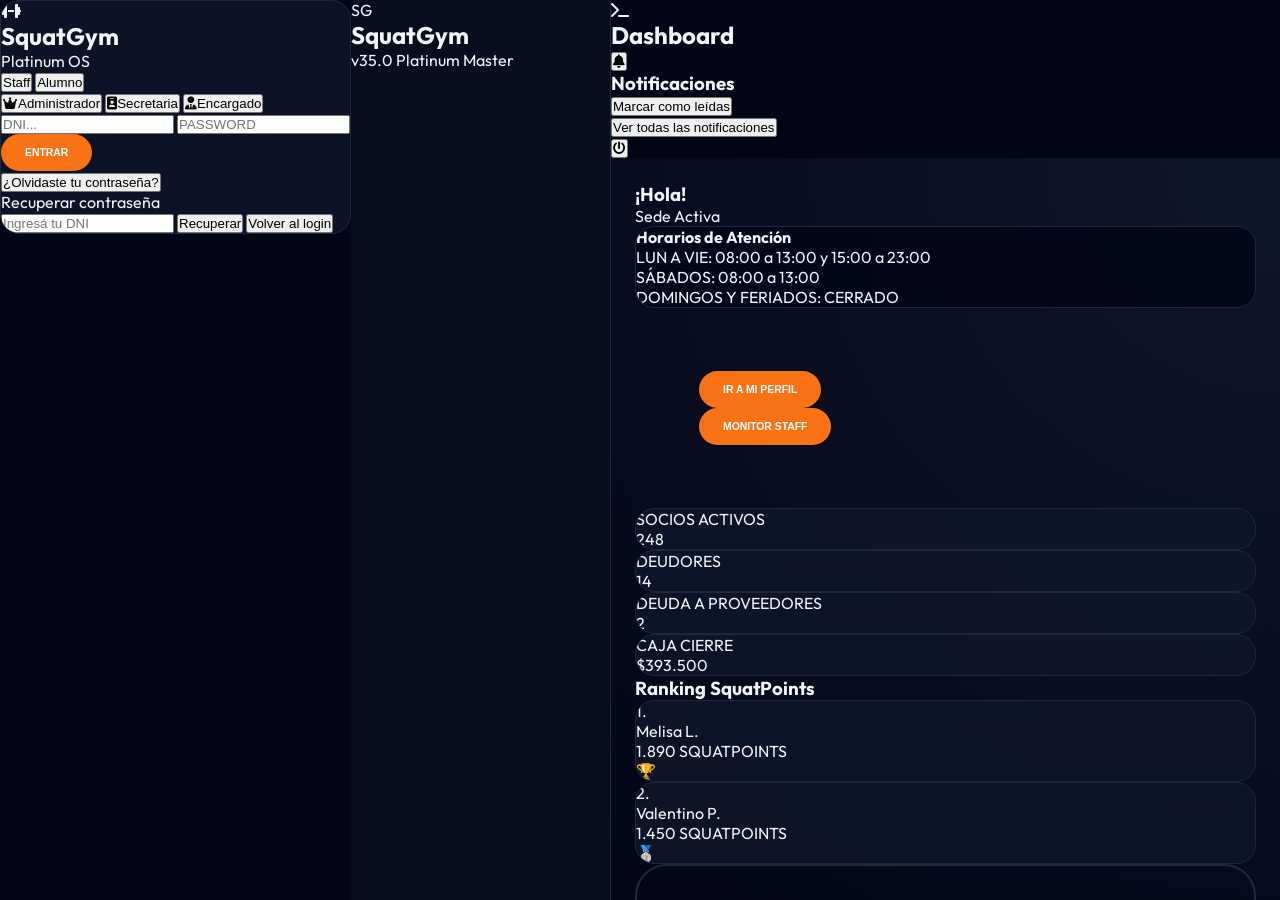
==== index.html @ 51ca2195 "panel de notificaciones en la campanita y alertas de cuotas vencidas o pendientes" ====
<!DOCTYPE html>
<html lang="es">

<head>
  <meta charset="UTF-8" />
  <meta name="viewport" content="width=device-width, initial-scale=1.0" />
  <title>SquatGym OS</title>

  <script src="https://cdn.tailwindcss.com"></script>
  <link href="https://fonts.googleapis.com/css2?family=Outfit:wght@100;300;400;600;700;800;900&display=swap"
    rel="stylesheet">
  <link rel="stylesheet" href="https://cdnjs.cloudflare.com/ajax/libs/font-awesome/6.4.0/css/all.min.css">
  <link rel="stylesheet" href="style.css">
  <script src="https://cdnjs.cloudflare.com/ajax/libs/jspdf/2.5.1/jspdf.umd.min.js"></script>
  <script src="https://cdnjs.cloudflare.com/ajax/libs/jspdf-autotable/3.5.31/jspdf.plugin.autotable.min.js"></script>
  <script src="https://cdnjs.cloudflare.com/ajax/libs/xlsx/0.18.5/xlsx.full.min.js"></script>
</head>

<body class="flex">

  <section id="login-frame" class="fixed inset-0 z-[15000] flex items-center justify-center p-6 login-hero text-center"
    style="background: linear-gradient(rgba(2,6,23,0.85), rgba(2,6,23,0.85)), url('https://images.unsplash.com/photo-1534438327276-14e5300c3a48?auto=format&fit=crop&q=80&w=1200'); background-size: cover;">
    <div class="relative glass-card p-12 w-full max-w-sm border-t-[12px] border-orange-500 shadow-2xl italic uppercase">
      <div class="mb-10 text-center">
        <div
          class="bg-orange-500 w-16 h-16 rounded-2xl flex items-center justify-center mx-auto mb-4 text-white shadow-xl rotate-3">
          <i class="fas fa-dumbbell text-3xl"></i>
        </div>
        <h1 class="text-3xl font-black text-white tracking-tighter leading-none">SquatGym</h1>
        <p class="text-[9px] font-bold text-slate-500 tracking-[0.5em] mt-1">Platinum OS</p>
      </div>

      <div class="flex gap-2 mb-6 bg-slate-900 p-1.5 rounded-full border-2 border-slate-800">
        <button id="l-btn-staff"
          class="flex-1 py-3.5 rounded-full font-black text-[10px] transition-all bg-[#0f172a] text-[#64748b] uppercase">Staff</button>
        <button id="l-btn-alumno"
          class="flex-1 py-3.5 rounded-full font-black text-[10px] transition-all bg-[#0f172a] text-[#64748b] uppercase">Alumno</button>
      </div>

      <!-- Submenu de Staff: Administrador / Secretaria / Encargado -->
      <div id="staff-submenu" class="hidden flex-col gap-2 mb-4 pb-4 border-b border-slate-800">
        <button id="l-btn-admin" onclick="seleccionarSubrol('admin')"
          class="w-full py-3 rounded-lg font-black text-[10px] transition-all bg-[#0f172a] text-slate-300 border-2 border-[#1e293b] uppercase font-['Outfit'] hover:border-orange-500/50">
          <i class="fas fa-crown text-slate-500 mr-2"></i>Administrador
        </button>
        <button id="l-btn-secretaria" onclick="seleccionarSubrol('secretaria')"
          class="w-full py-3 rounded-lg font-black text-[10px] transition-all bg-[#0f172a] text-slate-300 border-2 border-[#1e293b] uppercase font-['Outfit'] hover:border-orange-500/50">
          <i class="fas fa-id-badge text-slate-500 mr-2"></i>Secretaria
        </button>
        <button id="l-btn-encargado" onclick="seleccionarSubrol('encargado')"
          class="w-full py-3 rounded-lg font-black text-[10px] transition-all bg-[#0f172a] text-slate-300 border-2 border-[#1e293b] uppercase font-['Outfit'] hover:border-orange-500/50">
          <i class="fas fa-user-tie text-slate-500 mr-2"></i>Encargado
        </button>
      </div>

      <script>
        // Variables de selección de login
        window._loginSubrol = null;

        const _subrols = ['l-btn-admin', 'l-btn-secretaria', 'l-btn-encargado'];

        function seleccionarSubrol(subrol) {
          window._loginSubrol = subrol;

          // Resaltar el botón seleccionado y apagar los demás
          _subrols.forEach(id => {
            const btn = document.getElementById(id);
            if (!btn) return;
            btn.classList.remove('border-orange-500', 'text-orange-400');
            btn.classList.add('border-[#1e293b]', 'text-slate-300');
          });
          const sel = document.getElementById('l-btn-' + subrol);
          if (sel) {
            sel.classList.remove('border-[#1e293b]', 'text-slate-300');
            sel.classList.add('border-orange-500', 'text-orange-400');
          }
        }
      </script>


      <div id="form-normal">
        <div class="space-y-4">
          <input type="text" inputmode="numeric" pattern="[0-9]*"
            oninput="this.value = this.value.replace(/[^0-9]/g, '')" placeholder="DNI..."
            class="w-full p-4 rounded-full bg-slate-950 border-2 border-slate-800 font-bold focus:border-[#f97316] outline-none text-white text-xs text-center uppercase">
          <input type="password" placeholder="PASSWORD"
            class="w-full p-4 rounded-full bg-slate-950 border-2 border-slate-800 font-bold focus:border-[#f97316] outline-none text-white text-xs text-center">
          <button onclick="entrarApp()"
            class="w-full btn-ui btn-naranja py-4.5 text-md font-black shadow-2xl mt-4 uppercase">Entrar</button>

          <!-- Área de errores -->
          <div id="login-error-msg" style="display: none;" class="text-red-500 text-xs font-bold text-center mt-2">
          </div>
        </div>

        <!-- Link Olvidé contraseña -->
        <div class="mt-6 text-center">
          <button onclick="toggleRecuperacionPassword()"
            class="text-[10px] text-[#64748b] hover:text-slate-400 transition font-bold uppercase">¿Olvidaste tu
            contraseña?</button>
        </div>
      </div>

      <!-- Panel de recuperación de contraseña -->
      <div id="panel-recuperacion-password"
        class="hidden mt-2 p-5 bg-[#0f172a] border-2 border-[#1e293b] rounded-xl font-['Outfit'] shadow-xl">
        <p class="text-[10px] text-slate-300 mb-4 font-bold uppercase text-center tracking-widest">Recuperar contraseña
        </p>
        <input type="text" id="dni-recuperacion" inputmode="numeric" pattern="[0-9]*"
          oninput="this.value = this.value.replace(/[^0-9]/g, '')" placeholder="Ingresá tu DNI"
          class="w-full p-3.5 rounded-lg bg-slate-950 border-2 border-slate-800 font-bold focus:border-[#f97316] outline-none text-white text-xs text-center uppercase mb-4 transition-colors">
        <button onclick="typeof recuperarPassword === 'function' && recuperarPassword()"
          class="w-full bg-[#f97316] hover:bg-orange-500 text-white py-3 rounded-lg text-[10px] font-black uppercase mb-3 transition-colors shadow-lg shadow-orange-500/20">Recuperar</button>
        <button onclick="toggleRecuperacionPassword()"
          class="w-full text-[#64748b] text-[10px] font-bold py-2 hover:text-slate-300 transition uppercase tracking-wider">Volver
          al login</button>

        <!-- Mensajes vacíos para JS -->
        <div id="recuperar-exito"
          class="hidden mt-4 p-3 bg-green-950/50 border border-green-800 text-green-400 text-[10px] font-bold rounded-lg text-center uppercase tracking-widest">
        </div>
        <div id="recuperar-error"
          class="hidden mt-4 p-3 bg-red-950/50 border border-red-800 text-red-400 text-[10px] font-bold rounded-lg text-center uppercase tracking-widest">
        </div>
      </div>
    </div>
  </section>

  <aside id="sidebar-ui" class="hidden sidebar shadow-2xl">
    <div class="p-10 flex items-center gap-3 mb-12 italic uppercase">
      <div class="bg-orange-600 text-white p-2 rounded-xl font-black text-xs shadow-lg rotate-6">SG</div>
      <h2 class="font-black text-2xl tracking-tighter text-white">SquatGym</h2>
    </div>

    <nav id="nav-list-ui" class="flex-1"></nav>

    <div class="p-8 text-center border-t border-slate-900">
      <span class="text-[10px] font-black text-slate-300 uppercase italic">v35.0 Platinum Master</span>
    </div>
  </aside>

  <div id="app-container" class="hidden main-app">

    <header
      class="h-16 border-b border-slate-800 flex justify-between items-center px-12 bg-slate-950/50 backdrop-blur-md sticky top-0 z-40 italic uppercase">
      <div class="flex items-center gap-3">
        <i class="fas fa-terminal text-orange-500 text-[10px]"></i>
        <h2 id="header-view-title" class="text-[10px] font-bold text-slate-500 italic">Dashboard</h2>
      </div>

      <div class="flex items-center gap-8">
        <span id="header-username" class="text-[10px] font-black text-orange-400 uppercase tracking-widest"></span>

        <!-- Botón y Dropdown de Notificaciones -->
        <div id="notificaciones-header-container" class="relative hidden">
          <button id="btn-notificaciones" class="text-slate-500 hover:text-orange-500 transition relative">
            <i class="fa-solid fa-bell text-xl"></i>
            <!-- Badge de cantidad -->
            <span id="badge-notificaciones"
              class="absolute -top-1.5 -right-1.5 min-w-[16px] h-[16px] bg-red-500 rounded-full border-2 border-slate-950 flex items-center justify-center text-[8px] font-black text-white leading-none"></span>
          </button>

          <!-- Dropdown Notificaciones -->
          <div id="dropdown-notificaciones"
            class="hidden absolute right-0 mt-4 w-[320px] bg-[#0f172a] border border-slate-800 rounded-2xl shadow-2xl z-[100] overflow-hidden">
            <!-- Header -->
            <div class="p-4 border-b border-slate-800 flex justify-between items-center bg-slate-900/50">
              <h3 class="text-[10px] font-black text-white uppercase tracking-widest">Notificaciones</h3>
              <button class="text-[9px] font-bold text-orange-500 hover:text-orange-400 uppercase">Marcar como
                leídas</button>
            </div>

            <!-- Cuerpo -->
            <div id="lista-notificaciones" class="max-h-[350px] overflow-y-auto custom-scrollbar">
              <!-- Inyectado por JS -->
            </div>

            <!-- Footer -->
            <button id="btn-ver-todas-notificaciones" onclick="navV('alu-notificaciones'); renderNotificaciones();"
              class="w-full p-3 bg-slate-900/80 hover:bg-slate-900 text-[10px] font-black text-slate-400 hover:text-white transition uppercase tracking-widest border-t border-slate-800">
              Ver todas las notificaciones
            </button>
          </div>
        </div>

        <button onclick="location.reload()" class="text-slate-500 hover:text-red-500 transition">
          <i class="fa-solid fa-power-off text-xl"></i>
        </button>
      </div>
    </header>

    <main id="contenedor-pantallas" class="view-scroller"></main>

  </div>

  <div id="modal-pago-selector" class="modal-base italic uppercase">
    <div class="glass-card p-6 w-full max-w-md text-center space-y-4">
      <button onclick="window.volverPago()" class="text-xs text-slate-400 mb-3 block">← Volver</button>
      <h3 class="text-lg font-black mb-2">Medio de Pago</h3>

      <!-- Cupones -->
      <div id="cupon-container"
        class="flex gap-2 mb-4 bg-slate-900/50 p-2 rounded-lg border border-slate-800 transition-all duration-300">
        <input type="text" id="input-cupon-cobro" placeholder="Ingresar código de cupón"
          class="flex-1 p-2 rounded bg-slate-950 text-white text-[10px] font-black uppercase tracking-widest border border-slate-700 focus:outline-none focus:border-orange-500 transition">
        <button id="btn-aplicar-cupon" onclick="aplicarCuponCobro()"
          class="bg-orange-500 hover:bg-orange-600 text-white px-4 py-2 rounded text-[10px] font-black uppercase tracking-widest transition shadow-lg">Aplicar</button>
      </div>
      <p id="msg-cupon-cobro"
        class="hidden text-[10px] font-black text-green-400 uppercase tracking-widest mb-4 mt-[-8px] text-left ml-1 animate-fade-in">
        <i class="fas fa-check-circle mr-1"></i>Cupón aplicado exitosamente (-<span id="valor-cupon-aplicado">0</span>%)
      </p>

      <div id="pago-opciones" class="space-y-3">
        <button onclick="mostrarPago('qr')" class="btn-ui bg-[#009EE3] w-full">Mercado Pago (QR)</button>
        <button onclick="mostrarPago('transferencia')" class="btn-ui bg-blue-700 w-full">Transferencia</button>
        <button onclick="mostrarPago('tarjeta')" class="btn-ui bg-blue-700 w-full">Tarjeta</button>
        <button onclick="mostrarPago('efectivo')" id="btn-efectivo" class="btn-ui bg-green-600 w-full">Efectivo</button>
      </div>

      <div id="pago-contenido" class="hidden mt-4"></div>
    </div>
  </div>

  <div id="modal-mp-qr" class="modal-base">
    <div
      class="glass-card p-10 w-full max-w-sm bg-white text-slate-950 text-center border-t-[15px] border-[#009EE3] shadow-2xl italic uppercase font-black italic">
      <h4 class="text-2xl italic uppercase mb-8 text-[#009EE3]">Escanear QR</h4>
      <div
        class="bg-slate-50 p-8 rounded-3xl mb-8 border-4 border-slate-100 flex items-center justify-center shadow-inner italic italic">
        <i class="fas fa-qrcode text-[180px] italic"></i>
      </div>
      <button onclick="pagoCorrecto()"
        class="btn-ui bg-[#009EE3] text-white w-full py-4 italic uppercase font-black italic italic">Confirmar
        Pago</button>
    </div>
  </div>

  <div id="modal-cobro-kiosco" class="modal-base">
    <div class="glass-card p-10 w-full max-w-md text-center">
      <p class="text-sm mb-2">Total a Pagar:</p>
      <p id="total-caja" class="text-3xl font-black text-orange-500 mb-6">$0</p>

      <select id="metodo-pago" onchange="cambiarMetodoPago()"
        class="w-full p-3 mb-6 rounded bg-slate-900 text-white text-sm">
        <option value="efectivo">Efectivo</option>
        <option value="qr">QR (Mercado Pago)</option>
        <option value="transferencia">Transferencia</option>
        <option value="tarjeta">Tarjeta</option>
      </select>

      <div id="bloque-efectivo">
        <p class="text-xs mb-2">Efectivo recibido</p>
        <input id="efectivo-input" type="number" class="w-full p-3 rounded bg-slate-900 text-white text-center mb-3"
          placeholder="$0" oninput="calcularVuelto()">
        <p class="text-sm mb-4">Vuelto: <span id="vuelto" class="text-green-400">$0</span></p>
      </div>

      <div id="bloque-qr" class="hidden">
        <p class="text-xs mb-3">Mostrar QR al cliente</p>
        <div class="bg-white p-4 rounded mb-4">
          <i class="fas fa-qrcode text-[120px] text-black"></i>
        </div>
      </div>

      <div id="bloque-transferencia" class="hidden text-[10px] text-left space-y-2">
        <p>CBU: 0000003100001234567890</p>
        <p>Alias: squatgym.mp</p>
        <p>Titular: SquatGym SA</p>
        <p class="text-orange-400">Esperando comprobante...</p>
      </div>

      <div id="bloque-tarjeta" class="hidden">
        <div class="text-left">
          <p class="text-xs">Nombre del titular</p>
          <input id="input-nombre" placeholder="Nombre y Apellido"
            class="w-60 mt-1 p-2 rounded bg-slate-800 text-white text-xs">
        </div>

        <div class="text-left">
          <p class="text-xs">Número de tarjeta</p>
          <input id="input-numero" placeholder="XXXX-XXXX-XXXX-XXXX" maxlength="16"
            class="w-40 mt-1 p-2 rounded bg-slate-800 text-white text-xs">
        </div>

        <div class="flex justify-start gap-4 mt-4 text-left">
          <div>
            <p class="text-xs">Código de seguridad</p>
            <input type="tel" id="input-codigo" placeholder="XXX" maxlength="3"
              class="w-10 mt-1 p-2 rounded bg-slate-800 text-white text-xs">
          </div>

          <div>
            <p class="text-xs">Fecha de expiración</p>
            <input id="input-fecha" maxlength="5" placeholder="MM/AA"
              class="w-14 mt-1 p-2 rounded bg-slate-800 text-white text-xs">
          </div>
        </div>

        <button id="btn-guardar" onclick="guardarDatosTarjeta()"
          class="w-30 mt-6 p-2 rounded text-gray-500 transition-colors duration-300">Guardar datos</button>
      </div>

      <button onclick="confirmarCobro()" class="btn-ui btn-naranja w-full mt-6">Confirmar Cobro</button>
      <button onclick="cerrarM()" class="text-slate-400 text-sm mt-4">Cancelar</button>
    </div>
  </div>

  <div id="modal-retiro-cliente" class="modal-base italic uppercase font-black italic italic italic">
    <div
      class="glass-card p-12 rounded-[3rem] w-full max-w-sm text-center bg-white text-slate-950 border-b-[20px] border-orange-600 shadow-2xl italic uppercase italic">
      <h4 class="text-2xl uppercase mb-2 italic text-orange-600 italic italic italic">Orden Confirmada</h4>
      <div id="cod-retiro-cliente"
        class="bg-slate-100 p-6 rounded-[1.5rem] border-4 border-slate-200 mb-8 text-5xl tracking-tighter italic text-slate-950 italic italic italic italic italic">
        #OR-0000</div>
      <button onclick="cerrarM()"
        class="w-full btn-ui btn-naranja py-5 rounded-full border-none text-white italic text-lg uppercase shadow-xl mt-6 italic italic uppercase italic">Listo</button>
    </div>
  </div>

  <div id="modal-cierre-turno-kiosco" class="modal-base">
    <div class="glass-card p-8 w-full max-w-3xl bg-[#020617] border border-slate-800 rounded-3xl shadow-2xl text-white">
      <div class="flex items-start justify-between gap-4 mb-6">
        <div>
          <p class="text-[9px] uppercase tracking-[0.35em] text-orange-500 font-black">Cierre de Turno</p>
          <h3 class="text-3xl font-black tracking-widest">Resumen de ventas</h3>
        </div>
        <button onclick="kioscoCerrarCierreTurno()" class="text-slate-400 hover:text-white text-2xl">✕</button>
      </div>

      <div class="grid grid-cols-1 md:grid-cols-3 gap-4 mb-6">
        <div class="rounded-3xl border border-slate-800 bg-slate-950/80 p-4">
          <p class="text-[9px] uppercase tracking-[0.35em] text-slate-500">Ventas registradas</p>
          <p id="kiosco-cierre-ventas" class="text-4xl font-black text-white mt-3">0</p>
        </div>
        <div class="rounded-3xl border border-slate-800 bg-slate-950/80 p-4">
          <p class="text-[9px] uppercase tracking-[0.35em] text-slate-500">Total recaudado</p>
          <p id="kiosco-cierre-recaudado" class="text-4xl font-black text-green-400 mt-3">$0</p>
        </div>
        <div class="rounded-3xl border border-slate-800 bg-slate-950/80 p-4">
          <p class="text-[9px] uppercase tracking-[0.35em] text-slate-500">Ticket promedio</p>
          <p id="kiosco-cierre-ticket-prom" class="text-4xl font-black text-white mt-3">$0</p>
        </div>
      </div>

      <div class="space-y-4 mb-6">
        <p class="text-[9px] uppercase tracking-[0.35em] text-slate-500 font-black">Desglose por método</p>
        <div id="kiosco-cierre-breakdown" class="space-y-3"></div>
      </div>

      <div class="rounded-3xl border border-slate-800 bg-slate-950/80 p-4 max-h-[320px] overflow-y-auto">
        <div class="mb-3 flex justify-between text-[10px] uppercase tracking-[0.35em] text-slate-400 font-black">
          <span>Ticket</span>
          <span>Método</span>
          <span>Total</span>
        </div>
        <div id="kiosco-cierre-table" class="space-y-3"></div>
      </div>

      <div class="mt-6 flex flex-col gap-3 md:flex-row">
        <button onclick="kioscoCerrarCierreTurno()"
          class="btn-ui bg-slate-700 w-full md:w-1/2 text-xs rounded-full uppercase font-black">Seguir
          trabajando</button>
        <button onclick="kioscoConfirmarCierreTurno()"
          class="btn-ui btn-naranja w-full md:w-1/2 text-xs rounded-full uppercase font-black">Confirmar Cierre</button>
      </div>
    </div>
  </div>

  <div id="modal-informe-final" class="modal-base italic uppercase font-black italic italic italic italic">
    <div
      class="glass-card p-12 w-full max-w-5xl bg-[#020617] border-2 border-slate-800 shadow-[0_0_100px_rgba(0,0,0,1)] overflow-y-auto max-h-[90vh] italic uppercase uppercase italic italic italic italic">
      <div
        class="flex justify-between items-start mb-12 border-b border-white/10 pb-10 uppercase italic italic italic italic">
        <div>
          <h4
            class="text-5xl font-black text-white tracking-tighter uppercase italic italic italic italic italic italic italic">
            Informe <br><span class="text-orange-500 italic italic italic italic">Auditoría</span></h4>
          <p class="text-[9px] font-bold text-slate-500 mt-4 tracking-[0.5em] italic italic italic italic">PLATINUM
            MASTER FINANCIAL SYSTEM</p>
        </div>

        <div class="text-right uppercase italic italic italic">
          <div class="flex gap-2 justify-end mb-6 uppercase italic italic italic italic italic">
            <button onclick="cerrarM()"
              class="bg-slate-800 text-white px-6 py-2.5 rounded-full font-black text-[9px] uppercase italic uppercase italic italic italic italic">Cerrar</button>
            <button
              class="bg-red-600 text-white px-6 py-2.5 rounded-full font-black text-[9px] uppercase italic italic italic">PDF</button>
            <button
              class="bg-green-600 text-white px-6 py-2.5 rounded-full font-black text-[9px] uppercase italic italic italic">EXCEL</button>
          </div>
          <p class="text-[10px] text-slate-500 mt-4 font-black">09/04/2026</p>
        </div>
      </div>

      <div id="reporte-content-pos" class="space-y-16 italic uppercase italic italic"></div>

      <div class="mt-20 pt-10 border-t-4 border-white italic uppercase italic italic">
        <div
          class="flex justify-between items-center mb-12 uppercase italic italic italic uppercase italic italic italic italic">
          <span class="text-xl font-black text-slate-500 uppercase italic italic italic italic italic">TOTAL GENERAL
            RECAUDADO</span>
          <span id="reporte-total-massive"
            class="text-7xl font-black text-white tracking-tighter italic italic italic italic italic italic italic italic italic">$393.500</span>
        </div>
      </div>
    </div>
  </div>

  <div id="modal-informe" class="modal-base">
    <div class="bg-slate-900 rounded-xl w-[900px] max-h-[90vh] border border-slate-700 flex flex-col overflow-hidden">
      <div class="sticky top-0 bg-slate-900 z-10 p-4 border-b border-slate-700 flex justify-between items-center">
        <h3 id="modal-informe-titulo" class="text-lg font-black text-white">Informe</h3>

        <div class="flex gap-2 items-center">
          <button class="btn-ui bg-red-600 text-xs px-3 py-1">PDF</button>
          <button class="btn-ui bg-green-600 text-xs px-3 py-1">Excel</button>
          <button onclick="cerrarM()" class="text-slate-400 hover:text-white text-lg font-black ml-2">✕</button>
        </div>
      </div>

      <div class="p-6 overflow-y-auto space-y-8" style="max-height: 70vh;">
        <div id="reporte-tablas"></div>
      </div>

      <div class="p-4 border-t border-slate-700">
        <button onclick="cerrarM()" class="btn-ui bg-slate-700 w-full text-xs">Cerrar</button>
      </div>
    </div>
  </div>

  <div id="modal-recibo" class="modal-base">
    <div class="bg-slate-900 rounded-2xl w-full max-w-md border border-slate-700 overflow-hidden shadow-2xl">
      <div class="bg-orange-500 px-6 py-4 flex justify-between items-center">
        <div class="flex items-center gap-3">
          <i class="fas fa-receipt text-white text-lg"></i>
          <span class="font-black text-white text-sm uppercase tracking-widest">Recibo Electrónico</span>
        </div>
        <button onclick="cerrarM()" class="text-white/70 hover:text-white font-black text-lg">✕</button>
      </div>

      <div class="p-6 space-y-4" id="recibo-contenido"></div>

      <div class="px-6 pb-6 flex gap-3">
        <button onclick="cerrarM()" class="btn-ui bg-slate-700 flex-1 text-xs">Cerrar</button>
        <button onclick="imprimirRecibo()" class="btn-ui btn-naranja flex-1 text-xs">
          <i class="fas fa-print mr-1"></i>Imprimir
        </button>
      </div>
    </div>
  </div>

  <div id="modal-pago-proveedor" class="modal-base italic uppercase">
    <div class="glass-card p-8 w-full max-w-md text-center space-y-4">

      <h3 class="text-xl font-black text-white">Pago a Proveedor</h3>

      <div class="bg-slate-900 rounded-2xl p-5 text-left space-y-3 border border-slate-700">
        <p class="text-xs text-slate-400">
          Producto:
          <span id="prov-pago-nombre" class="text-white font-black"></span>
        </p>

        <p class="text-xs text-slate-400">
          Proveedor:
          <span id="prov-pago-proveedor" class="text-white font-black"></span>
        </p>

        <p class="text-xs text-slate-400">
          Monto:
          <span id="prov-pago-monto" class="text-orange-400 font-black"></span>
        </p>
      </div>

      <select id="prov-metodo" class="w-full p-3 rounded-xl bg-slate-900 border border-slate-700 text-white text-xs">
        <option value="Efectivo">Efectivo</option>
        <option value="Transferencia">Transferencia</option>
        <option value="QR">QR</option>
        <option value="Tarjeta">Tarjeta</option>
      </select>

      <button onclick="confirmarPagoProveedor()" class="btn-ui btn-naranja w-full">
        Confirmar Pago
      </button>

      <button onclick="cerrarM()" class="text-slate-400 text-xs">
        Cancelar
      </button>

    </div>
  </div>

  <!-- POP-UP DE ESTADO DE CUENTA ALUMNO (NOTIFICACIÓN SUPERIOR) -->
  <div id="modal-estado-cuenta-alumno" class="modal-base !bg-transparent !backdrop-blur-none !items-start !pt-10 !z-[2000]">
    <div class="bg-[#0f172a]/95 backdrop-blur-xl border border-slate-700/50 rounded-3xl shadow-[0_20px_50px_rgba(0,0,0,0.5)] p-6 text-center relative overflow-hidden w-full max-w-md animate-in fade-in slide-in-from-top-10 duration-500 mx-auto">
      <!-- Glow effect -->
      <div class="absolute -top-10 -left-10 w-32 h-32 bg-orange-500/10 blur-3xl rounded-full"></div>
      
      <div class="flex items-center gap-5 text-left relative z-10">
        <div id="status-icon-container"
          class="w-14 h-14 rounded-2xl flex items-center justify-center text-2xl shrink-0 shadow-lg">
          <i id="status-icon" class="fas fa-check-circle"></i>
        </div>

        <div class="flex-1">
          <h2 id="status-title" class="text-lg font-black text-white uppercase tracking-tighter italic">¡Todo en orden!</h2>
          <p id="status-desc" class="text-slate-400 text-[10px] leading-tight normal-case font-medium">Tu cuenta se encuentra al día. ¡Sigue entrenando!</p>
        </div>

        <button onclick="cerrarM()" class="text-slate-500 hover:text-white transition p-2">
            <i class="fas fa-times text-sm"></i>
        </button>
      </div>

      <div id="status-extra-info" class="mt-4 bg-slate-900/50 rounded-xl p-3 border border-slate-800 hidden relative z-10">
        <div class="flex justify-between items-center">
          <span class="text-[9px] font-black text-slate-500 uppercase tracking-widest">Monto Pendiente</span>
          <span id="status-monto" class="text-sm font-black text-white">$0</span>
        </div>
      </div>

      <div class="flex gap-2 mt-4 relative z-10">
        <button id="status-btn-primary" onclick="cerrarM()"
          class="flex-1 py-3 bg-slate-800 hover:bg-slate-700 text-slate-300 text-[9px] font-black uppercase italic rounded-xl transition-all border border-slate-700">
          Entendido
        </button>
        <button id="status-btn-secondary" onclick="cerrarM(); navV('alu-pago');"
          class="flex-1 py-3 bg-orange-500 hover:bg-orange-600 text-white text-[9px] font-black uppercase italic rounded-xl transition-all shadow-lg shadow-orange-500/20 hidden">
          Ir a pagar
        </button>
      </div>
    </div>
  </div>

  <!-- MODAL PERFIL SOCIO (LECTURA STAFF) -->
  <div id="modal-perfil-socio" class="modal-base">
    <div
      class="bg-[#020617] border-t-4 border-t-orange-500 border border-slate-800 rounded-2xl w-full max-w-2xl overflow-hidden shadow-2xl relative flex flex-col max-h-[90vh]">

      <!-- Botón Cerrar -->
      <button onclick="cerrarM()" class="absolute top-4 right-4 text-slate-500 hover:text-white transition">
        <i class="fas fa-times text-xl"></i>
      </button>

      <div class="p-6 overflow-y-auto custom-scrollbar">
        <!-- HEADER -->
        <div class="flex items-center gap-4 mb-6">
          <div
            class="w-16 h-16 rounded-full bg-orange-500 flex items-center justify-center text-white text-2xl font-black shadow-lg">
            <span id="perfil-iniciales">--</span>
          </div>
          <div>
            <h3 id="perfil-nombre" class="text-2xl font-black text-white tracking-tight uppercase italic">Cargando...
            </h3>
            <div id="perfil-estado-badge"
              class="mt-1 inline-block px-3 py-1 bg-slate-800 text-slate-300 text-[10px] font-black rounded-full uppercase tracking-widest border border-slate-700">
              Cargando
            </div>
          </div>
        </div>

        <!-- SECCIÓN 1: DATOS -->
        <div class="grid grid-cols-2 sm:grid-cols-4 gap-4 mb-6">
          <div class="bg-slate-900/50 p-3 rounded-xl border border-slate-800">
            <p class="text-[9px] font-black text-slate-500 uppercase tracking-widest mb-1">DNI</p>
            <p id="perfil-dni" class="text-xs font-black text-white">--</p>
          </div>
          <div class="bg-slate-900/50 p-3 rounded-xl border border-slate-800">
            <p class="text-[9px] font-black text-slate-500 uppercase tracking-widest mb-1">Clase</p>
            <p id="perfil-clase" class="text-xs font-black text-white">--</p>
          </div>
          <div class="bg-slate-900/50 p-3 rounded-xl border border-slate-800">
            <p class="text-[9px] font-black text-slate-500 uppercase tracking-widest mb-1">Cuenta</p>
            <p id="perfil-estado-cuenta" class="text-xs font-black text-white">--</p>
          </div>
          <div class="bg-slate-900/50 p-3 rounded-xl border border-slate-800">
            <p class="text-[9px] font-black text-slate-500 uppercase tracking-widest mb-1">Alta</p>
            <p id="perfil-alta" class="text-xs font-black text-white">--</p>
          </div>
        </div>

        <!-- SECCIÓN 2: FINANZAS -->
        <div
          class="flex flex-col sm:flex-row justify-between items-start sm:items-center bg-orange-500/5 p-4 rounded-xl border border-orange-500/20 mb-6 gap-4">
          <div>
            <p id="perfil-titulo-monto" class="text-[10px] font-black text-orange-500 uppercase tracking-widest mb-1">
              Adeudado Actual</p>
            <div class="flex items-baseline gap-2">
              <p id="perfil-monto" class="text-3xl font-black text-white">$0</p>
              <p id="perfil-mora" class="text-[10px] font-black text-slate-400 uppercase tracking-widest">Al día</p>
            </div>
          </div>
          <div id="perfil-restriccion-badge"
            class="px-4 py-2 bg-green-500/20 text-green-400 text-[10px] font-black rounded-lg uppercase tracking-widest border border-green-500/30 text-center w-full sm:w-auto">
            Acceso Permitido
          </div>
        </div>

        <!-- SECCIÓN 4: INDICADORES RÁPIDOS -->
        <div class="grid grid-cols-3 gap-4 mb-6">
          <div class="text-center">
            <p class="text-[9px] font-black text-slate-500 uppercase tracking-widest mb-1">Total Pagado</p>
            <p id="perfil-total-pagado" class="text-sm font-black text-orange-400">--</p>
          </div>
          <div class="text-center border-x border-slate-800">
            <p class="text-[9px] font-black text-slate-500 uppercase tracking-widest mb-1">Pagos</p>
            <p id="perfil-cantidad-pagos" class="text-sm font-black text-white">--</p>
          </div>
          <div class="text-center">
            <p class="text-[9px] font-black text-slate-500 uppercase tracking-widest mb-1">Método Fav.</p>
            <p id="perfil-metodo-fav" class="text-sm font-black text-white">--</p>
          </div>
        </div>

        <!-- SECCIÓN 3: HISTORIAL -->
        <div>
          <p
            class="text-[10px] font-black text-slate-400 uppercase tracking-widest mb-3 border-b border-slate-800 pb-2">
            Historial de Pagos</p>
          <div class="bg-slate-900/50 rounded-xl border border-slate-800 overflow-hidden">
            <table class="w-full text-left">
              <thead class="bg-slate-800/50 text-[9px] font-black text-slate-400 uppercase tracking-widest">
                <tr>
                  <th class="p-3">Fecha</th>
                  <th class="p-3">Concepto</th>
                  <th class="p-3">Método</th>
                  <th class="p-3 text-right">Monto</th>
                  <th class="p-3 text-center">Estado</th>
                </tr>
              </thead>
              <tbody id="tbody-historial" class="divide-y divide-slate-800 text-[10px] font-black text-white">
                <!-- Inyectado desde JS -->
              </tbody>
            </table>
          </div>
        </div>

      </div>

      <!-- FOOTER -->
      <div class="p-4 border-t border-slate-800 bg-slate-900/30 flex justify-between items-center">
        <p class="text-[9px] font-black text-slate-500 uppercase tracking-widest italic">Perfil de solo lectura —
          Administrador</p>
        <button onclick="cerrarM()"
          class="px-6 py-2 bg-slate-800 text-slate-300 hover:bg-slate-700 text-[10px] font-black uppercase italic rounded-lg transition border border-slate-700">
          Cerrar
        </button>
      </div>

    </div>
  </div>

  <!-- MODAL DE CONFIGURACIÓN DE PLANES Y PROMOS -->
  <div id="modal-precios" class="modal-base">
    <div
      class="bg-[#020617] border border-slate-800 rounded-2xl w-full max-w-5xl overflow-hidden shadow-2xl relative flex flex-col max-h-[90vh]">
      <!-- Header -->
      <div class="flex justify-between items-center p-6 border-b border-slate-800 bg-slate-900/50">
        <div class="flex items-center gap-3">
          <i class="fas fa-tags text-orange-500 text-2xl"></i>
          <h2 class="text-xl font-black text-white uppercase tracking-widest">Planes y Promociones</h2>
        </div>
        <button onclick="cerrarM()" class="text-slate-500 hover:text-white transition">
          <i class="fas fa-times text-2xl"></i>
        </button>
      </div>

      <!-- Body -->
      <div class="flex flex-1 overflow-hidden flex-col md:flex-row">
        <!-- Izquierda: Lista -->
        <div class="w-full md:w-1/2 border-r border-slate-800 p-6 overflow-y-auto" id="lista-planes-admin">
          <!-- Inyectado por JS -->
        </div>

        <!-- Derecha: Formulario -->
        <div class="w-full md:w-1/2 p-6 bg-slate-900/20 overflow-y-auto">
          <h3 class="text-sm font-black text-orange-500 uppercase tracking-widest mb-6">Editar Configuración</h3>
          <div class="space-y-5">
            <div>
              <label class="block text-[10px] font-black text-slate-500 uppercase tracking-widest mb-2">Nombre del
                Plan</label>
              <input type="text" id="edit-nombre-plan" disabled
                class="w-full bg-slate-900 border border-slate-800 text-slate-400 p-3 rounded-xl font-black uppercase cursor-not-allowed">
            </div>
            <div>
              <label class="block text-[10px] font-black text-slate-500 uppercase tracking-widest mb-2">Precio Base
                ($)</label>
              <input type="number" id="edit-precio-base"
                class="w-full bg-slate-900 border border-slate-700 text-white p-3 rounded-xl font-black uppercase focus:outline-none focus:border-orange-500 transition">
            </div>
            <div>
              <label class="block text-[10px] font-black text-slate-500 uppercase tracking-widest mb-2">Tipo de
                Promoción</label>
              <select id="edit-tipo-promo" onchange="cambiarTipoPromo()"
                class="w-full bg-slate-900 border border-slate-700 text-white p-3 rounded-xl font-black uppercase focus:outline-none focus:border-orange-500 transition appearance-none">
                <option value="ninguna">Ninguna</option>
                <option value="dia_especial">Día Especial</option>
                <option value="amigos">Por Amigos</option>
                <option value="cupon">Cupón de Descuento</option>
              </select>
            </div>
            <div>
              <label class="block text-[10px] font-black text-slate-500 uppercase tracking-widest mb-2">Detalle de la
                Promoción</label>
              <div id="contenedor-valor-promo">
                <input type="text" id="edit-valor-promo" disabled
                  class="w-full bg-slate-900 border border-slate-800 text-slate-500 p-3 rounded-xl font-black uppercase cursor-not-allowed"
                  placeholder="Seleccione un tipo de promoción...">
              </div>
            </div>
            <div class="pt-4">
              <button
                class="w-full bg-orange-500 hover:bg-orange-600 text-white p-4 rounded-xl font-black uppercase tracking-widest transition shadow-lg flex justify-center items-center gap-2">
                <i class="fas fa-save"></i> Guardar Configuración
              </button>
            </div>
          </div>
        </div>
      </div>
    </div>
  </div>

  <script src="js/data.js"></script>
  <script src="js/auth.js"></script>
  <script src="js/navigation.js"></script>
  <script src="js/modals.js"></script>
  <script src="js/pagos.js"></script>
  <script src="js/kiosco.js"></script>
  <script src="js/socios.js"></script>
  <script src="js/inventario.js"></script>
  <script src="js/informes.js"></script>
  <script src="js/app.js"></script>
</body>

</html>
---- style.css ----
:root { --fondo: #020617; --panel: #0f172a; --naranja: #f97316; --azul: #3b82f6; --borde: 1px solid #1e293b; }
* { margin: 0; padding: 0; box-sizing: border-box; }
body { font-family: 'Outfit', sans-serif; background-color: var(--fondo); color: #f1f5f9; height: 100vh; width: 100vw; overflow: hidden; display: flex; overflow: hidden; }

/* --- SIDEBAR SYSTEM --- */
.sidebar { width: 260px; background: #070d1d; border-right: 1px solid #1e293b; display: flex; flex-direction: column; flex-shrink: 0; height: 100vh; z-index: 100; }
.nav-item { padding: 1.1rem 1.8rem; display: flex; align-items: center; gap: 12px; color: #64748b; font-weight: 700; font-size: 0.75rem; transition: 0.3s; cursor: pointer; border-left: 4px solid transparent; text-transform: uppercase; letter-spacing: 1px; }
.nav-item:hover { background: rgba(249, 115, 22, 0.05); color: #f1f5f9; }
.nav-item.active { background: rgba(249, 115, 22, 0.1); color: var(--naranja); border-left-color: var(--naranja); }

/* --- CONTENT --- */
.main-app { flex: 1; display: flex; flex-direction: column; height: 100vh; min-width: 0; position: relative; }
.view-scroller { flex: 1; overflow-y: auto; padding: 1.5rem; scroll-behavior: smooth; background: radial-gradient(circle at top right, #0f172a, #020617); }
.view-section { display: none; width: 100%; max-width: 1250px; margin: 0 auto; padding-bottom: 80px; }
.view-section.active { display: block; animation: viewIn 0.4s ease-out; }
@keyframes viewIn { from { opacity: 0; transform: translateY(10px); } to { opacity: 1; transform: translateY(0); } }

/* --- UI COMPONENTS --- */
.glass-card { background: rgba(15, 23, 42, 0.85); backdrop-filter: blur(15px); border: var(--borde); border-radius: 1.2rem; overflow: hidden; }
.btn-ui { padding: 0.8rem 1.5rem; border-radius: 9999px; font-weight: 800; font-size: 0.65rem; transition: 0.3s; text-transform: uppercase; cursor: pointer; display: flex; align-items: center; justify-content: center; gap: 8px; border: none; }
.btn-naranja { background: var(--naranja); color: white; }

.g-card { height: 300px; border-radius: 2rem; overflow: hidden; position: relative; border: 2px solid #1e293b; cursor: pointer; }
.g-img { position: absolute; inset: 0; background-size: cover; background-position: center; transition: 0.7s; }
.g-card:hover .g-img { transform: scale(1.1); }
.g-overlay { position: absolute; inset: 0; background: linear-gradient(to top, rgba(0,0,0,1) 0%, rgba(0,0,0,0.8) 30%, transparent 80%); }
.g-text { position: absolute; bottom: 25px; left: 25px; font-weight: 900; font-style: italic; font-size: 1.1rem; text-transform: uppercase; color: white; }

.modal-base { display: none; position: fixed; inset: 0; background: rgba(2, 6, 23, 0.98); z-index: 10000; align-items: center; justify-content: center; padding: 20px; backdrop-filter: blur(12px); }
.modal-base.active { display: flex; }

.k-item { padding: 0.5rem; height: 140px; border-radius: 0.8rem; background: #161b2c; border: 1px solid #2d364d; transition: 0.3s; cursor: pointer; text-align: center; }
.k-item:hover { border-color: var(--naranja); transform: translateY(-3px); }
.k-img { height: 60px; background-size: contain; background-repeat: no-repeat; background-position: center; margin-bottom: 0.5rem; filter: drop-shadow(0 5px 8px rgba(0,0,0,0.3)); }
.k-item {
    transition: all 0.2s ease;
}

.k-item:active {
    transform: scale(0.95);
}

.added {
    animation: pop 0.3s ease;
}

@keyframes pop {
    0% { transform: scale(1); }
    50% { transform: scale(1.15); }
    100% { transform: scale(1); }
}

.glass-card{
    backdrop-filter: blur(10px);
    transition: 0.3s;
}

.glass-card:hover{
    transform: translateY(-2px);
}

.role-active {
    background: linear-gradient(135deg, #f97316, #ea580c);
    color: white;
    box-shadow: 0 0 12px rgba(249,115,22,0.6);
}
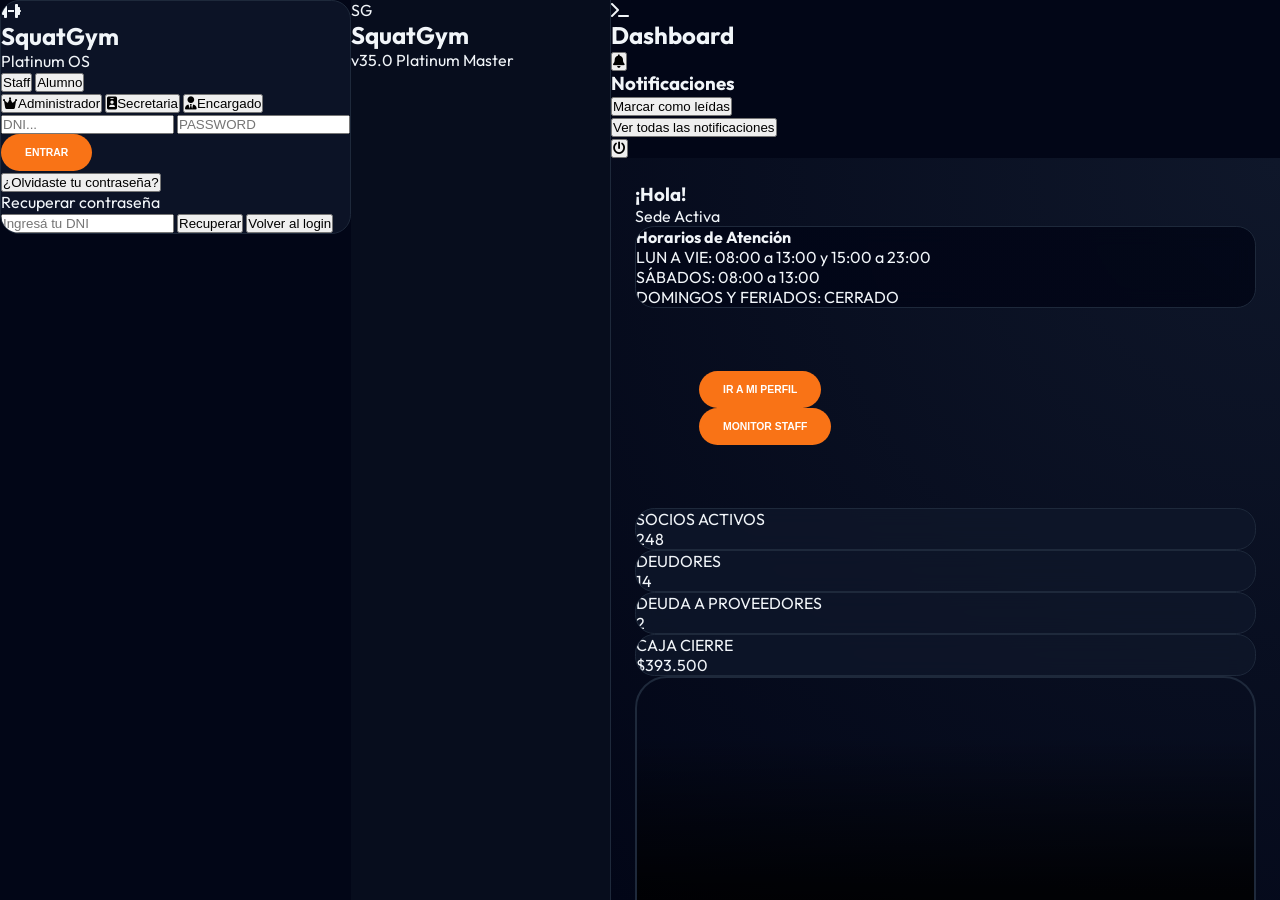
==== commit c9f08cd1: "rediseño pasarela de pago mas intuitiva" ====
--- a/index.html
+++ b/index.html
@@ -193,32 +193,116 @@
 
   </div>
 
-  <div id="modal-pago-selector" class="modal-base italic uppercase">
-    <div class="glass-card p-6 w-full max-w-md text-center space-y-4">
-      <button onclick="window.volverPago()" class="text-xs text-slate-400 mb-3 block">← Volver</button>
-      <h3 class="text-lg font-black mb-2">Medio de Pago</h3>
-
-      <!-- Cupones -->
-      <div id="cupon-container"
-        class="flex gap-2 mb-4 bg-slate-900/50 p-2 rounded-lg border border-slate-800 transition-all duration-300">
-        <input type="text" id="input-cupon-cobro" placeholder="Ingresar código de cupón"
-          class="flex-1 p-2 rounded bg-slate-950 text-white text-[10px] font-black uppercase tracking-widest border border-slate-700 focus:outline-none focus:border-orange-500 transition">
-        <button id="btn-aplicar-cupon" onclick="aplicarCuponCobro()"
-          class="bg-orange-500 hover:bg-orange-600 text-white px-4 py-2 rounded text-[10px] font-black uppercase tracking-widest transition shadow-lg">Aplicar</button>
-      </div>
-      <p id="msg-cupon-cobro"
-        class="hidden text-[10px] font-black text-green-400 uppercase tracking-widest mb-4 mt-[-8px] text-left ml-1 animate-fade-in">
-        <i class="fas fa-check-circle mr-1"></i>Cupón aplicado exitosamente (-<span id="valor-cupon-aplicado">0</span>%)
-      </p>
-
-      <div id="pago-opciones" class="space-y-3">
-        <button onclick="mostrarPago('qr')" class="btn-ui bg-[#009EE3] w-full">Mercado Pago (QR)</button>
-        <button onclick="mostrarPago('transferencia')" class="btn-ui bg-blue-700 w-full">Transferencia</button>
-        <button onclick="mostrarPago('tarjeta')" class="btn-ui bg-blue-700 w-full">Tarjeta</button>
-        <button onclick="mostrarPago('efectivo')" id="btn-efectivo" class="btn-ui bg-green-600 w-full">Efectivo</button>
-      </div>
-
-      <div id="pago-contenido" class="hidden mt-4"></div>
+  <div id="modal-pago-selector" class="modal-base !items-center !justify-center">
+    <div class="bg-[#020617] w-full max-w-md rounded-[2.5rem] border border-slate-800 shadow-[0_30px_100px_rgba(0,0,0,0.8)] overflow-hidden relative">
+      
+      <!-- Glow superior -->
+      <div class="absolute -top-24 -left-24 w-64 h-64 bg-orange-500/10 blur-[80px] rounded-full"></div>
+
+      <div class="p-8 relative z-10">
+        <!-- Header con botón volver -->
+        <div class="flex justify-between items-center mb-8">
+          <button onclick="window.volverPago()" class="w-10 h-10 rounded-full bg-slate-900 border border-slate-800 flex items-center justify-center text-slate-400 hover:text-white transition-all">
+            <i class="fas fa-arrow-left text-xs"></i>
+          </button>
+          <div class="text-right">
+            <p class="text-[9px] font-black text-slate-500 uppercase tracking-[0.3em]">Checkout</p>
+            <h3 class="text-xs font-black text-white uppercase italic">Pasarela de Pago</h3>
+          </div>
+        </div>
+
+        <!-- Resumen del Pago (Mini Card) -->
+        <div class="bg-slate-950/80 border border-slate-800 rounded-3xl p-5 mb-8 shadow-inner">
+            <div class="flex justify-between items-center mb-4 border-b border-slate-800/50 pb-4">
+                <div>
+                    <p class="text-[8px] font-black text-orange-500 uppercase tracking-widest mb-1">Concepto</p>
+                    <p class="text-xs font-black text-white uppercase italic">Cuota Mensual</p>
+                </div>
+                <div class="text-right">
+                    <p class="text-[8px] font-black text-slate-500 uppercase tracking-widest mb-1">Socio</p>
+                    <p id="pago-display-nombre" class="text-xs font-black text-slate-300 uppercase italic">Valentino P.</p>
+                </div>
+            </div>
+            <div class="flex justify-between items-end">
+                <div>
+                    <p class="text-[8px] font-black text-slate-500 uppercase tracking-widest mb-1">Total a Abonar</p>
+                    <p id="pago-total-display" class="text-4xl font-black text-white tracking-tighter italic">$12.500</p>
+                </div>
+                <div class="bg-green-500/10 px-3 py-1.5 rounded-lg border border-green-500/20">
+                    <p class="text-[8px] font-black text-green-400 uppercase tracking-widest leading-none">✔ Final</p>
+                </div>
+            </div>
+        </div>
+
+        <!-- Cupones (Rediseñado) -->
+        <div id="cupon-container" class="relative mb-8">
+            <input type="text" id="input-cupon-cobro" placeholder="Tengo un cupón de descuento"
+              class="w-full pl-4 pr-24 py-4 rounded-2xl bg-slate-950 border border-slate-800 text-white text-[10px] font-bold uppercase tracking-widest focus:outline-none focus:border-orange-500/50 transition-all placeholder:text-slate-600">
+            <button id="btn-aplicar-cupon" onclick="aplicarCuponCobro()"
+              class="absolute right-2 top-2 bottom-2 bg-slate-800 hover:bg-orange-500 text-white px-5 rounded-xl text-[9px] font-black uppercase tracking-widest transition-all">Aplicar</button>
+            <p id="msg-cupon-cobro" class="hidden absolute -bottom-5 left-1 text-[8px] font-black text-green-400 uppercase tracking-widest animate-fade-in">
+              <i class="fas fa-check-circle mr-1"></i>Cupón aplicado (-<span id="valor-cupon-aplicado">0</span>%)
+            </p>
+        </div>
+
+        <!-- Opciones de Pago -->
+        <div id="pago-opciones" class="space-y-3 pt-2">
+            <p class="text-[9px] font-black text-slate-500 uppercase tracking-[0.3em] mb-4 ml-1">Seleccioná un método</p>
+            
+            <!-- Botón Mercado Pago -->
+            <button onclick="mostrarPago('qr')" class="group w-full flex items-center gap-4 p-4 rounded-2xl bg-slate-950 border border-slate-800 hover:border-[#009EE3]/50 hover:bg-[#009EE3]/5 transition-all duration-300">
+                <div class="w-12 h-12 rounded-xl bg-[#009EE3]/10 flex items-center justify-center text-[#009EE3] group-hover:scale-110 transition-transform">
+                    <i class="fa-solid fa-qrcode text-xl"></i>
+                </div>
+                <div class="text-left flex-1">
+                    <p class="text-[10px] font-black text-white uppercase">Mercado Pago</p>
+                    <p class="text-[8px] font-bold text-slate-500 uppercase tracking-tighter">Escaneá el código QR</p>
+                </div>
+                <i class="fas fa-chevron-right text-slate-700 text-[10px] group-hover:text-[#009EE3] transition-colors"></i>
+            </button>
+
+            <!-- Botón Transferencia -->
+            <button onclick="mostrarPago('transferencia')" class="group w-full flex items-center gap-4 p-4 rounded-2xl bg-slate-950 border border-slate-800 hover:border-blue-500/50 hover:bg-blue-500/5 transition-all duration-300">
+                <div class="w-12 h-12 rounded-xl bg-blue-500/10 flex items-center justify-center text-blue-500 group-hover:scale-110 transition-transform">
+                    <i class="fas fa-university text-xl"></i>
+                </div>
+                <div class="text-left flex-1">
+                    <p class="text-[10px] font-black text-white uppercase">Transferencia CBU</p>
+                    <p class="text-[8px] font-bold text-slate-500 uppercase tracking-tighter">Banca Online / Alias</p>
+                </div>
+                <i class="fas fa-chevron-right text-slate-700 text-[10px] group-hover:text-blue-500 transition-colors"></i>
+            </button>
+
+            <!-- Botón Tarjeta -->
+            <button onclick="mostrarPago('tarjeta')" class="group w-full flex items-center gap-4 p-4 rounded-2xl bg-slate-950 border border-slate-800 hover:border-purple-500/50 hover:bg-purple-500/5 transition-all duration-300">
+                <div class="w-12 h-12 rounded-xl bg-purple-500/10 flex items-center justify-center text-purple-500 group-hover:scale-110 transition-transform">
+                    <i class="fas fa-credit-card text-xl"></i>
+                </div>
+                <div class="text-left flex-1">
+                    <p class="text-[10px] font-black text-white uppercase">Tarjeta Débito/Crédito</p>
+                    <p class="text-[8px] font-bold text-slate-500 uppercase tracking-tighter">Visa, Mastercard, AMEX</p>
+                </div>
+                <i class="fas fa-chevron-right text-slate-700 text-[10px] group-hover:text-purple-500 transition-colors"></i>
+            </button>
+
+            <!-- Botón Efectivo -->
+            <button onclick="mostrarPago('efectivo')" id="btn-efectivo" class="group w-full flex items-center gap-4 p-4 rounded-2xl bg-slate-950 border border-slate-800 hover:border-green-500/50 hover:bg-green-500/5 transition-all duration-300">
+                <div class="w-12 h-12 rounded-xl bg-green-500/10 flex items-center justify-center text-green-500 group-hover:scale-110 transition-transform">
+                    <i class="fas fa-money-bill-wave text-xl"></i>
+                </div>
+                <div class="text-left flex-1">
+                    <p class="text-[10px] font-black text-white uppercase">Efectivo en Caja</p>
+                    <p class="text-[8px] font-bold text-slate-500 uppercase tracking-tighter">Pago presencial en sede</p>
+                </div>
+                <i class="fas fa-chevron-right text-slate-700 text-[10px] group-hover:text-green-500 transition-colors"></i>
+            </button>
+        </div>
+
+        <!-- Contenedor dinámico (Formularios de cada método) -->
+        <div id="pago-contenido" class="hidden mt-6 animate-in fade-in slide-in-from-bottom-5 duration-300"></div>
+
+        <p class="text-[7px] text-slate-600 text-center mt-10 uppercase tracking-[0.2em]">Pagos protegidos por SquatGym Secure Layer™</p>
+      </div>
     </div>
   </div>
 
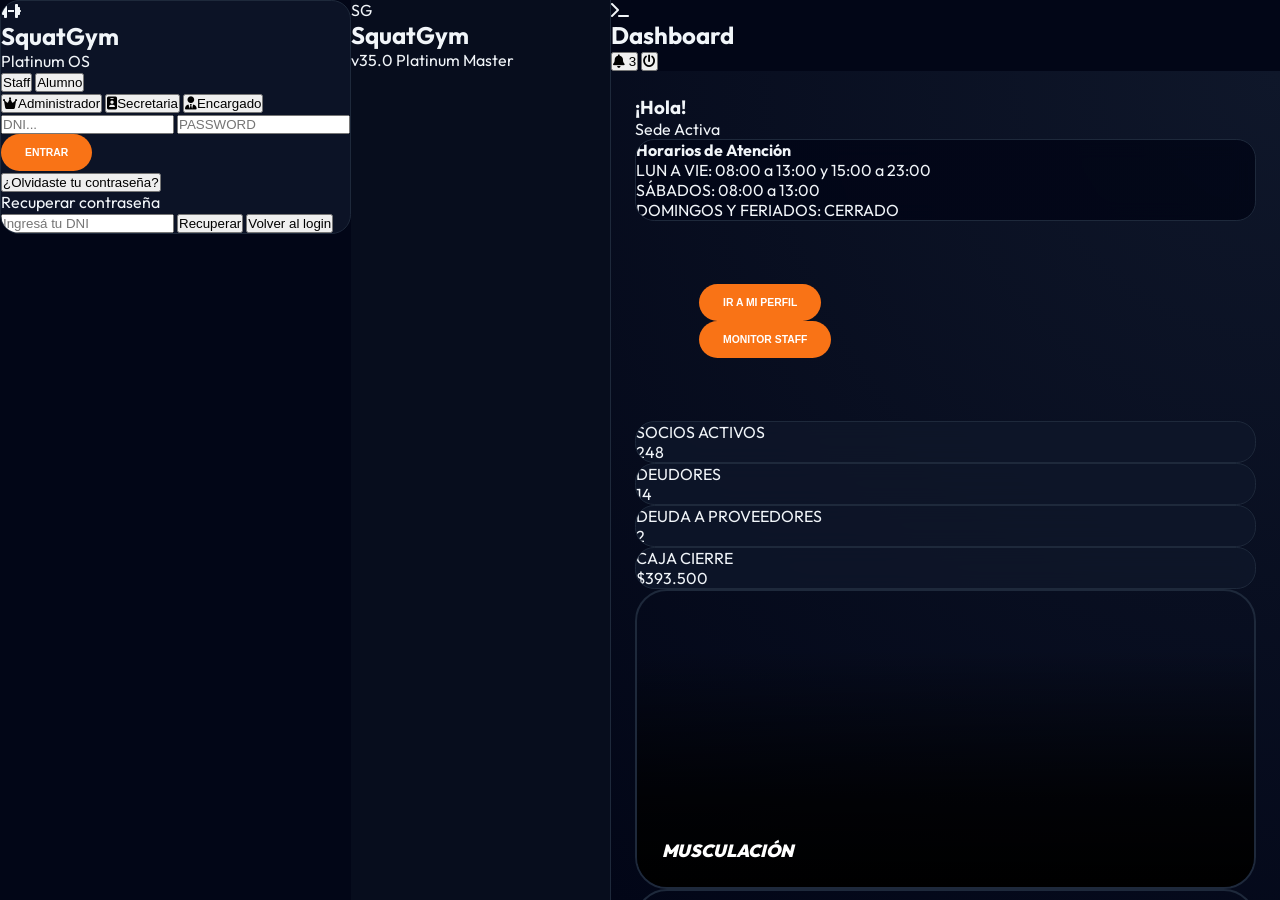
==== commit 14fc0618: "Merge pull request #5 from Agoozz/fix-ubicacion-notificaciones Nueva ubicacion del boton de notifica" ====
--- a/index.html
+++ b/index.html
@@ -39,15 +39,18 @@
 
       <!-- Submenu de Staff: Administrador / Secretaria / Encargado -->
       <div id="staff-submenu" class="hidden flex-col gap-2 mb-4 pb-4 border-b border-slate-800">
-        <button id="l-btn-admin" onclick="seleccionarSubrol('admin')"
+        <button id="l-btn-admin"
+          onclick="seleccionarSubrol('admin')"
           class="w-full py-3 rounded-lg font-black text-[10px] transition-all bg-[#0f172a] text-slate-300 border-2 border-[#1e293b] uppercase font-['Outfit'] hover:border-orange-500/50">
           <i class="fas fa-crown text-slate-500 mr-2"></i>Administrador
         </button>
-        <button id="l-btn-secretaria" onclick="seleccionarSubrol('secretaria')"
+        <button id="l-btn-secretaria"
+          onclick="seleccionarSubrol('secretaria')"
           class="w-full py-3 rounded-lg font-black text-[10px] transition-all bg-[#0f172a] text-slate-300 border-2 border-[#1e293b] uppercase font-['Outfit'] hover:border-orange-500/50">
           <i class="fas fa-id-badge text-slate-500 mr-2"></i>Secretaria
         </button>
-        <button id="l-btn-encargado" onclick="seleccionarSubrol('encargado')"
+        <button id="l-btn-encargado"
+          onclick="seleccionarSubrol('encargado')"
           class="w-full py-3 rounded-lg font-black text-[10px] transition-all bg-[#0f172a] text-slate-300 border-2 border-[#1e293b] uppercase font-['Outfit'] hover:border-orange-500/50">
           <i class="fas fa-user-tie text-slate-500 mr-2"></i>Encargado
         </button>
@@ -80,8 +83,7 @@
 
       <div id="form-normal">
         <div class="space-y-4">
-          <input type="text" inputmode="numeric" pattern="[0-9]*"
-            oninput="this.value = this.value.replace(/[^0-9]/g, '')" placeholder="DNI..."
+          <input type="text" inputmode="numeric" pattern="[0-9]*" oninput="this.value = this.value.replace(/[^0-9]/g, '')" placeholder="DNI..."
             class="w-full p-4 rounded-full bg-slate-950 border-2 border-slate-800 font-bold focus:border-[#f97316] outline-none text-white text-xs text-center uppercase">
           <input type="password" placeholder="PASSWORD"
             class="w-full p-4 rounded-full bg-slate-950 border-2 border-slate-800 font-bold focus:border-[#f97316] outline-none text-white text-xs text-center">
@@ -95,9 +97,7 @@
 
         <!-- Link Olvidé contraseña -->
         <div class="mt-6 text-center">
-          <button onclick="toggleRecuperacionPassword()"
-            class="text-[10px] text-[#64748b] hover:text-slate-400 transition font-bold uppercase">¿Olvidaste tu
-            contraseña?</button>
+          <button onclick="toggleRecuperacionPassword()" class="text-[10px] text-[#64748b] hover:text-slate-400 transition font-bold uppercase">¿Olvidaste tu contraseña?</button>
         </div>
       </div>
 
@@ -106,8 +106,7 @@
         class="hidden mt-2 p-5 bg-[#0f172a] border-2 border-[#1e293b] rounded-xl font-['Outfit'] shadow-xl">
         <p class="text-[10px] text-slate-300 mb-4 font-bold uppercase text-center tracking-widest">Recuperar contraseña
         </p>
-        <input type="text" id="dni-recuperacion" inputmode="numeric" pattern="[0-9]*"
-          oninput="this.value = this.value.replace(/[^0-9]/g, '')" placeholder="Ingresá tu DNI"
+        <input type="text" id="dni-recuperacion" inputmode="numeric" pattern="[0-9]*" oninput="this.value = this.value.replace(/[^0-9]/g, '')" placeholder="Ingresá tu DNI"
           class="w-full p-3.5 rounded-lg bg-slate-950 border-2 border-slate-800 font-bold focus:border-[#f97316] outline-none text-white text-xs text-center uppercase mb-4 transition-colors">
         <button onclick="typeof recuperarPassword === 'function' && recuperarPassword()"
           class="w-full bg-[#f97316] hover:bg-orange-500 text-white py-3 rounded-lg text-[10px] font-black uppercase mb-3 transition-colors shadow-lg shadow-orange-500/20">Recuperar</button>
@@ -149,40 +148,12 @@
       </div>
 
       <div class="flex items-center gap-8">
+        <button onclick="navV('alu-notificaciones'); renderNotificaciones();" class="relative text-slate-500 hover:text-orange-500 transition">
+          <i class="fa-solid fa-bell text-xl"></i>
+          <!-- Badge dinámico -->
+          <span id="badge-notif-header" class="absolute -top-2 -right-2 bg-orange-600 text-white text-[8px] font-black px-1.5 py-0.5 rounded-full">3</span>
+        </button>
         <span id="header-username" class="text-[10px] font-black text-orange-400 uppercase tracking-widest"></span>
-
-        <!-- Botón y Dropdown de Notificaciones -->
-        <div id="notificaciones-header-container" class="relative hidden">
-          <button id="btn-notificaciones" class="text-slate-500 hover:text-orange-500 transition relative">
-            <i class="fa-solid fa-bell text-xl"></i>
-            <!-- Badge de cantidad -->
-            <span id="badge-notificaciones"
-              class="absolute -top-1.5 -right-1.5 min-w-[16px] h-[16px] bg-red-500 rounded-full border-2 border-slate-950 flex items-center justify-center text-[8px] font-black text-white leading-none"></span>
-          </button>
-
-          <!-- Dropdown Notificaciones -->
-          <div id="dropdown-notificaciones"
-            class="hidden absolute right-0 mt-4 w-[320px] bg-[#0f172a] border border-slate-800 rounded-2xl shadow-2xl z-[100] overflow-hidden">
-            <!-- Header -->
-            <div class="p-4 border-b border-slate-800 flex justify-between items-center bg-slate-900/50">
-              <h3 class="text-[10px] font-black text-white uppercase tracking-widest">Notificaciones</h3>
-              <button class="text-[9px] font-bold text-orange-500 hover:text-orange-400 uppercase">Marcar como
-                leídas</button>
-            </div>
-
-            <!-- Cuerpo -->
-            <div id="lista-notificaciones" class="max-h-[350px] overflow-y-auto custom-scrollbar">
-              <!-- Inyectado por JS -->
-            </div>
-
-            <!-- Footer -->
-            <button id="btn-ver-todas-notificaciones" onclick="navV('alu-notificaciones'); renderNotificaciones();"
-              class="w-full p-3 bg-slate-900/80 hover:bg-slate-900 text-[10px] font-black text-slate-400 hover:text-white transition uppercase tracking-widest border-t border-slate-800">
-              Ver todas las notificaciones
-            </button>
-          </div>
-        </div>
-
         <button onclick="location.reload()" class="text-slate-500 hover:text-red-500 transition">
           <i class="fa-solid fa-power-off text-xl"></i>
         </button>
@@ -193,116 +164,26 @@
 
   </div>
 
-  <div id="modal-pago-selector" class="modal-base !items-center !justify-center">
-    <div class="bg-[#020617] w-full max-w-md rounded-[2.5rem] border border-slate-800 shadow-[0_30px_100px_rgba(0,0,0,0.8)] overflow-hidden relative">
-      
-      <!-- Glow superior -->
-      <div class="absolute -top-24 -left-24 w-64 h-64 bg-orange-500/10 blur-[80px] rounded-full"></div>
-
-      <div class="p-8 relative z-10">
-        <!-- Header con botón volver -->
-        <div class="flex justify-between items-center mb-8">
-          <button onclick="window.volverPago()" class="w-10 h-10 rounded-full bg-slate-900 border border-slate-800 flex items-center justify-center text-slate-400 hover:text-white transition-all">
-            <i class="fas fa-arrow-left text-xs"></i>
-          </button>
-          <div class="text-right">
-            <p class="text-[9px] font-black text-slate-500 uppercase tracking-[0.3em]">Checkout</p>
-            <h3 class="text-xs font-black text-white uppercase italic">Pasarela de Pago</h3>
-          </div>
-        </div>
-
-        <!-- Resumen del Pago (Mini Card) -->
-        <div class="bg-slate-950/80 border border-slate-800 rounded-3xl p-5 mb-8 shadow-inner">
-            <div class="flex justify-between items-center mb-4 border-b border-slate-800/50 pb-4">
-                <div>
-                    <p class="text-[8px] font-black text-orange-500 uppercase tracking-widest mb-1">Concepto</p>
-                    <p class="text-xs font-black text-white uppercase italic">Cuota Mensual</p>
-                </div>
-                <div class="text-right">
-                    <p class="text-[8px] font-black text-slate-500 uppercase tracking-widest mb-1">Socio</p>
-                    <p id="pago-display-nombre" class="text-xs font-black text-slate-300 uppercase italic">Valentino P.</p>
-                </div>
-            </div>
-            <div class="flex justify-between items-end">
-                <div>
-                    <p class="text-[8px] font-black text-slate-500 uppercase tracking-widest mb-1">Total a Abonar</p>
-                    <p id="pago-total-display" class="text-4xl font-black text-white tracking-tighter italic">$12.500</p>
-                </div>
-                <div class="bg-green-500/10 px-3 py-1.5 rounded-lg border border-green-500/20">
-                    <p class="text-[8px] font-black text-green-400 uppercase tracking-widest leading-none">✔ Final</p>
-                </div>
-            </div>
-        </div>
-
-        <!-- Cupones (Rediseñado) -->
-        <div id="cupon-container" class="relative mb-8">
-            <input type="text" id="input-cupon-cobro" placeholder="Tengo un cupón de descuento"
-              class="w-full pl-4 pr-24 py-4 rounded-2xl bg-slate-950 border border-slate-800 text-white text-[10px] font-bold uppercase tracking-widest focus:outline-none focus:border-orange-500/50 transition-all placeholder:text-slate-600">
-            <button id="btn-aplicar-cupon" onclick="aplicarCuponCobro()"
-              class="absolute right-2 top-2 bottom-2 bg-slate-800 hover:bg-orange-500 text-white px-5 rounded-xl text-[9px] font-black uppercase tracking-widest transition-all">Aplicar</button>
-            <p id="msg-cupon-cobro" class="hidden absolute -bottom-5 left-1 text-[8px] font-black text-green-400 uppercase tracking-widest animate-fade-in">
-              <i class="fas fa-check-circle mr-1"></i>Cupón aplicado (-<span id="valor-cupon-aplicado">0</span>%)
-            </p>
-        </div>
-
-        <!-- Opciones de Pago -->
-        <div id="pago-opciones" class="space-y-3 pt-2">
-            <p class="text-[9px] font-black text-slate-500 uppercase tracking-[0.3em] mb-4 ml-1">Seleccioná un método</p>
-            
-            <!-- Botón Mercado Pago -->
-            <button onclick="mostrarPago('qr')" class="group w-full flex items-center gap-4 p-4 rounded-2xl bg-slate-950 border border-slate-800 hover:border-[#009EE3]/50 hover:bg-[#009EE3]/5 transition-all duration-300">
-                <div class="w-12 h-12 rounded-xl bg-[#009EE3]/10 flex items-center justify-center text-[#009EE3] group-hover:scale-110 transition-transform">
-                    <i class="fa-solid fa-qrcode text-xl"></i>
-                </div>
-                <div class="text-left flex-1">
-                    <p class="text-[10px] font-black text-white uppercase">Mercado Pago</p>
-                    <p class="text-[8px] font-bold text-slate-500 uppercase tracking-tighter">Escaneá el código QR</p>
-                </div>
-                <i class="fas fa-chevron-right text-slate-700 text-[10px] group-hover:text-[#009EE3] transition-colors"></i>
-            </button>
-
-            <!-- Botón Transferencia -->
-            <button onclick="mostrarPago('transferencia')" class="group w-full flex items-center gap-4 p-4 rounded-2xl bg-slate-950 border border-slate-800 hover:border-blue-500/50 hover:bg-blue-500/5 transition-all duration-300">
-                <div class="w-12 h-12 rounded-xl bg-blue-500/10 flex items-center justify-center text-blue-500 group-hover:scale-110 transition-transform">
-                    <i class="fas fa-university text-xl"></i>
-                </div>
-                <div class="text-left flex-1">
-                    <p class="text-[10px] font-black text-white uppercase">Transferencia CBU</p>
-                    <p class="text-[8px] font-bold text-slate-500 uppercase tracking-tighter">Banca Online / Alias</p>
-                </div>
-                <i class="fas fa-chevron-right text-slate-700 text-[10px] group-hover:text-blue-500 transition-colors"></i>
-            </button>
-
-            <!-- Botón Tarjeta -->
-            <button onclick="mostrarPago('tarjeta')" class="group w-full flex items-center gap-4 p-4 rounded-2xl bg-slate-950 border border-slate-800 hover:border-purple-500/50 hover:bg-purple-500/5 transition-all duration-300">
-                <div class="w-12 h-12 rounded-xl bg-purple-500/10 flex items-center justify-center text-purple-500 group-hover:scale-110 transition-transform">
-                    <i class="fas fa-credit-card text-xl"></i>
-                </div>
-                <div class="text-left flex-1">
-                    <p class="text-[10px] font-black text-white uppercase">Tarjeta Débito/Crédito</p>
-                    <p class="text-[8px] font-bold text-slate-500 uppercase tracking-tighter">Visa, Mastercard, AMEX</p>
-                </div>
-                <i class="fas fa-chevron-right text-slate-700 text-[10px] group-hover:text-purple-500 transition-colors"></i>
-            </button>
-
-            <!-- Botón Efectivo -->
-            <button onclick="mostrarPago('efectivo')" id="btn-efectivo" class="group w-full flex items-center gap-4 p-4 rounded-2xl bg-slate-950 border border-slate-800 hover:border-green-500/50 hover:bg-green-500/5 transition-all duration-300">
-                <div class="w-12 h-12 rounded-xl bg-green-500/10 flex items-center justify-center text-green-500 group-hover:scale-110 transition-transform">
-                    <i class="fas fa-money-bill-wave text-xl"></i>
-                </div>
-                <div class="text-left flex-1">
-                    <p class="text-[10px] font-black text-white uppercase">Efectivo en Caja</p>
-                    <p class="text-[8px] font-bold text-slate-500 uppercase tracking-tighter">Pago presencial en sede</p>
-                </div>
-                <i class="fas fa-chevron-right text-slate-700 text-[10px] group-hover:text-green-500 transition-colors"></i>
-            </button>
-        </div>
-
-        <!-- Contenedor dinámico (Formularios de cada método) -->
-        <div id="pago-contenido" class="hidden mt-6 animate-in fade-in slide-in-from-bottom-5 duration-300"></div>
-
-        <p class="text-[7px] text-slate-600 text-center mt-10 uppercase tracking-[0.2em]">Pagos protegidos por SquatGym Secure Layer™</p>
-      </div>
+  <div id="modal-pago-selector" class="modal-base italic uppercase">
+    <div class="glass-card p-6 w-full max-w-md text-center space-y-4">
+      <button onclick="window.volverPago()" class="text-xs text-slate-400 mb-3 block">← Volver</button>
+      <h3 class="text-lg font-black mb-2">Medio de Pago</h3>
+
+      <!-- Cupones -->
+      <div id="cupon-container" class="flex gap-2 mb-4 bg-slate-900/50 p-2 rounded-lg border border-slate-800 transition-all duration-300">
+        <input type="text" id="input-cupon-cobro" placeholder="Ingresar código de cupón" class="flex-1 p-2 rounded bg-slate-950 text-white text-[10px] font-black uppercase tracking-widest border border-slate-700 focus:outline-none focus:border-orange-500 transition">
+        <button id="btn-aplicar-cupon" onclick="aplicarCuponCobro()" class="bg-orange-500 hover:bg-orange-600 text-white px-4 py-2 rounded text-[10px] font-black uppercase tracking-widest transition shadow-lg">Aplicar</button>
+      </div>
+      <p id="msg-cupon-cobro" class="hidden text-[10px] font-black text-green-400 uppercase tracking-widest mb-4 mt-[-8px] text-left ml-1 animate-fade-in"><i class="fas fa-check-circle mr-1"></i>Cupón aplicado exitosamente (-<span id="valor-cupon-aplicado">0</span>%)</p>
+
+      <div id="pago-opciones" class="space-y-3">
+        <button onclick="mostrarPago('qr')" class="btn-ui bg-[#009EE3] w-full">Mercado Pago (QR)</button>
+        <button onclick="mostrarPago('transferencia')" class="btn-ui bg-blue-700 w-full">Transferencia</button>
+        <button onclick="mostrarPago('tarjeta')" class="btn-ui bg-blue-700 w-full">Tarjeta</button>
+        <button onclick="mostrarPago('efectivo')" id="btn-efectivo" class="btn-ui bg-green-600 w-full">Efectivo</button>
+      </div>
+
+      <div id="pago-contenido" class="hidden mt-4"></div>
     </div>
   </div>
 
@@ -574,53 +455,10 @@
     </div>
   </div>
 
-  <!-- POP-UP DE ESTADO DE CUENTA ALUMNO (NOTIFICACIÓN SUPERIOR) -->
-  <div id="modal-estado-cuenta-alumno" class="modal-base !bg-transparent !backdrop-blur-none !items-start !pt-10 !z-[2000]">
-    <div class="bg-[#0f172a]/95 backdrop-blur-xl border border-slate-700/50 rounded-3xl shadow-[0_20px_50px_rgba(0,0,0,0.5)] p-6 text-center relative overflow-hidden w-full max-w-md animate-in fade-in slide-in-from-top-10 duration-500 mx-auto">
-      <!-- Glow effect -->
-      <div class="absolute -top-10 -left-10 w-32 h-32 bg-orange-500/10 blur-3xl rounded-full"></div>
-      
-      <div class="flex items-center gap-5 text-left relative z-10">
-        <div id="status-icon-container"
-          class="w-14 h-14 rounded-2xl flex items-center justify-center text-2xl shrink-0 shadow-lg">
-          <i id="status-icon" class="fas fa-check-circle"></i>
-        </div>
-
-        <div class="flex-1">
-          <h2 id="status-title" class="text-lg font-black text-white uppercase tracking-tighter italic">¡Todo en orden!</h2>
-          <p id="status-desc" class="text-slate-400 text-[10px] leading-tight normal-case font-medium">Tu cuenta se encuentra al día. ¡Sigue entrenando!</p>
-        </div>
-
-        <button onclick="cerrarM()" class="text-slate-500 hover:text-white transition p-2">
-            <i class="fas fa-times text-sm"></i>
-        </button>
-      </div>
-
-      <div id="status-extra-info" class="mt-4 bg-slate-900/50 rounded-xl p-3 border border-slate-800 hidden relative z-10">
-        <div class="flex justify-between items-center">
-          <span class="text-[9px] font-black text-slate-500 uppercase tracking-widest">Monto Pendiente</span>
-          <span id="status-monto" class="text-sm font-black text-white">$0</span>
-        </div>
-      </div>
-
-      <div class="flex gap-2 mt-4 relative z-10">
-        <button id="status-btn-primary" onclick="cerrarM()"
-          class="flex-1 py-3 bg-slate-800 hover:bg-slate-700 text-slate-300 text-[9px] font-black uppercase italic rounded-xl transition-all border border-slate-700">
-          Entendido
-        </button>
-        <button id="status-btn-secondary" onclick="cerrarM(); navV('alu-pago');"
-          class="flex-1 py-3 bg-orange-500 hover:bg-orange-600 text-white text-[9px] font-black uppercase italic rounded-xl transition-all shadow-lg shadow-orange-500/20 hidden">
-          Ir a pagar
-        </button>
-      </div>
-    </div>
-  </div>
-
   <!-- MODAL PERFIL SOCIO (LECTURA STAFF) -->
   <div id="modal-perfil-socio" class="modal-base">
-    <div
-      class="bg-[#020617] border-t-4 border-t-orange-500 border border-slate-800 rounded-2xl w-full max-w-2xl overflow-hidden shadow-2xl relative flex flex-col max-h-[90vh]">
-
+    <div class="bg-[#020617] border-t-4 border-t-orange-500 border border-slate-800 rounded-2xl w-full max-w-2xl overflow-hidden shadow-2xl relative flex flex-col max-h-[90vh]">
+      
       <!-- Botón Cerrar -->
       <button onclick="cerrarM()" class="absolute top-4 right-4 text-slate-500 hover:text-white transition">
         <i class="fas fa-times text-xl"></i>
@@ -629,15 +467,12 @@
       <div class="p-6 overflow-y-auto custom-scrollbar">
         <!-- HEADER -->
         <div class="flex items-center gap-4 mb-6">
-          <div
-            class="w-16 h-16 rounded-full bg-orange-500 flex items-center justify-center text-white text-2xl font-black shadow-lg">
+          <div class="w-16 h-16 rounded-full bg-orange-500 flex items-center justify-center text-white text-2xl font-black shadow-lg">
             <span id="perfil-iniciales">--</span>
           </div>
           <div>
-            <h3 id="perfil-nombre" class="text-2xl font-black text-white tracking-tight uppercase italic">Cargando...
-            </h3>
-            <div id="perfil-estado-badge"
-              class="mt-1 inline-block px-3 py-1 bg-slate-800 text-slate-300 text-[10px] font-black rounded-full uppercase tracking-widest border border-slate-700">
+            <h3 id="perfil-nombre" class="text-2xl font-black text-white tracking-tight uppercase italic">Cargando...</h3>
+            <div id="perfil-estado-badge" class="mt-1 inline-block px-3 py-1 bg-slate-800 text-slate-300 text-[10px] font-black rounded-full uppercase tracking-widest border border-slate-700">
               Cargando
             </div>
           </div>
@@ -664,18 +499,15 @@
         </div>
 
         <!-- SECCIÓN 2: FINANZAS -->
-        <div
-          class="flex flex-col sm:flex-row justify-between items-start sm:items-center bg-orange-500/5 p-4 rounded-xl border border-orange-500/20 mb-6 gap-4">
+        <div class="flex flex-col sm:flex-row justify-between items-start sm:items-center bg-orange-500/5 p-4 rounded-xl border border-orange-500/20 mb-6 gap-4">
           <div>
-            <p id="perfil-titulo-monto" class="text-[10px] font-black text-orange-500 uppercase tracking-widest mb-1">
-              Adeudado Actual</p>
+            <p id="perfil-titulo-monto" class="text-[10px] font-black text-orange-500 uppercase tracking-widest mb-1">Adeudado Actual</p>
             <div class="flex items-baseline gap-2">
               <p id="perfil-monto" class="text-3xl font-black text-white">$0</p>
               <p id="perfil-mora" class="text-[10px] font-black text-slate-400 uppercase tracking-widest">Al día</p>
             </div>
           </div>
-          <div id="perfil-restriccion-badge"
-            class="px-4 py-2 bg-green-500/20 text-green-400 text-[10px] font-black rounded-lg uppercase tracking-widest border border-green-500/30 text-center w-full sm:w-auto">
+          <div id="perfil-restriccion-badge" class="px-4 py-2 bg-green-500/20 text-green-400 text-[10px] font-black rounded-lg uppercase tracking-widest border border-green-500/30 text-center w-full sm:w-auto">
             Acceso Permitido
           </div>
         </div>
@@ -698,9 +530,7 @@
 
         <!-- SECCIÓN 3: HISTORIAL -->
         <div>
-          <p
-            class="text-[10px] font-black text-slate-400 uppercase tracking-widest mb-3 border-b border-slate-800 pb-2">
-            Historial de Pagos</p>
+          <p class="text-[10px] font-black text-slate-400 uppercase tracking-widest mb-3 border-b border-slate-800 pb-2">Historial de Pagos</p>
           <div class="bg-slate-900/50 rounded-xl border border-slate-800 overflow-hidden">
             <table class="w-full text-left">
               <thead class="bg-slate-800/50 text-[9px] font-black text-slate-400 uppercase tracking-widest">
@@ -723,10 +553,8 @@
 
       <!-- FOOTER -->
       <div class="p-4 border-t border-slate-800 bg-slate-900/30 flex justify-between items-center">
-        <p class="text-[9px] font-black text-slate-500 uppercase tracking-widest italic">Perfil de solo lectura —
-          Administrador</p>
-        <button onclick="cerrarM()"
-          class="px-6 py-2 bg-slate-800 text-slate-300 hover:bg-slate-700 text-[10px] font-black uppercase italic rounded-lg transition border border-slate-700">
+        <p class="text-[9px] font-black text-slate-500 uppercase tracking-widest italic">Perfil de solo lectura — Administrador</p>
+        <button onclick="cerrarM()" class="px-6 py-2 bg-slate-800 text-slate-300 hover:bg-slate-700 text-[10px] font-black uppercase italic rounded-lg transition border border-slate-700">
           Cerrar
         </button>
       </div>
@@ -736,8 +564,7 @@
 
   <!-- MODAL DE CONFIGURACIÓN DE PLANES Y PROMOS -->
   <div id="modal-precios" class="modal-base">
-    <div
-      class="bg-[#020617] border border-slate-800 rounded-2xl w-full max-w-5xl overflow-hidden shadow-2xl relative flex flex-col max-h-[90vh]">
+    <div class="bg-[#020617] border border-slate-800 rounded-2xl w-full max-w-5xl overflow-hidden shadow-2xl relative flex flex-col max-h-[90vh]">
       <!-- Header -->
       <div class="flex justify-between items-center p-6 border-b border-slate-800 bg-slate-900/50">
         <div class="flex items-center gap-3">
@@ -748,7 +575,7 @@
           <i class="fas fa-times text-2xl"></i>
         </button>
       </div>
-
+      
       <!-- Body -->
       <div class="flex flex-1 overflow-hidden flex-col md:flex-row">
         <!-- Izquierda: Lista -->
@@ -761,22 +588,16 @@
           <h3 class="text-sm font-black text-orange-500 uppercase tracking-widest mb-6">Editar Configuración</h3>
           <div class="space-y-5">
             <div>
-              <label class="block text-[10px] font-black text-slate-500 uppercase tracking-widest mb-2">Nombre del
-                Plan</label>
-              <input type="text" id="edit-nombre-plan" disabled
-                class="w-full bg-slate-900 border border-slate-800 text-slate-400 p-3 rounded-xl font-black uppercase cursor-not-allowed">
+              <label class="block text-[10px] font-black text-slate-500 uppercase tracking-widest mb-2">Nombre del Plan</label>
+              <input type="text" id="edit-nombre-plan" disabled class="w-full bg-slate-900 border border-slate-800 text-slate-400 p-3 rounded-xl font-black uppercase cursor-not-allowed">
             </div>
             <div>
-              <label class="block text-[10px] font-black text-slate-500 uppercase tracking-widest mb-2">Precio Base
-                ($)</label>
-              <input type="number" id="edit-precio-base"
-                class="w-full bg-slate-900 border border-slate-700 text-white p-3 rounded-xl font-black uppercase focus:outline-none focus:border-orange-500 transition">
+              <label class="block text-[10px] font-black text-slate-500 uppercase tracking-widest mb-2">Precio Base ($)</label>
+              <input type="number" id="edit-precio-base" class="w-full bg-slate-900 border border-slate-700 text-white p-3 rounded-xl font-black uppercase focus:outline-none focus:border-orange-500 transition">
             </div>
             <div>
-              <label class="block text-[10px] font-black text-slate-500 uppercase tracking-widest mb-2">Tipo de
-                Promoción</label>
-              <select id="edit-tipo-promo" onchange="cambiarTipoPromo()"
-                class="w-full bg-slate-900 border border-slate-700 text-white p-3 rounded-xl font-black uppercase focus:outline-none focus:border-orange-500 transition appearance-none">
+              <label class="block text-[10px] font-black text-slate-500 uppercase tracking-widest mb-2">Tipo de Promoción</label>
+              <select id="edit-tipo-promo" onchange="cambiarTipoPromo()" class="w-full bg-slate-900 border border-slate-700 text-white p-3 rounded-xl font-black uppercase focus:outline-none focus:border-orange-500 transition appearance-none">
                 <option value="ninguna">Ninguna</option>
                 <option value="dia_especial">Día Especial</option>
                 <option value="amigos">Por Amigos</option>
@@ -784,17 +605,13 @@
               </select>
             </div>
             <div>
-              <label class="block text-[10px] font-black text-slate-500 uppercase tracking-widest mb-2">Detalle de la
-                Promoción</label>
+              <label class="block text-[10px] font-black text-slate-500 uppercase tracking-widest mb-2">Detalle de la Promoción</label>
               <div id="contenedor-valor-promo">
-                <input type="text" id="edit-valor-promo" disabled
-                  class="w-full bg-slate-900 border border-slate-800 text-slate-500 p-3 rounded-xl font-black uppercase cursor-not-allowed"
-                  placeholder="Seleccione un tipo de promoción...">
+                <input type="text" id="edit-valor-promo" disabled class="w-full bg-slate-900 border border-slate-800 text-slate-500 p-3 rounded-xl font-black uppercase cursor-not-allowed" placeholder="Seleccione un tipo de promoción...">
               </div>
             </div>
             <div class="pt-4">
-              <button
-                class="w-full bg-orange-500 hover:bg-orange-600 text-white p-4 rounded-xl font-black uppercase tracking-widest transition shadow-lg flex justify-center items-center gap-2">
+              <button class="w-full bg-orange-500 hover:bg-orange-600 text-white p-4 rounded-xl font-black uppercase tracking-widest transition shadow-lg flex justify-center items-center gap-2">
                 <i class="fas fa-save"></i> Guardar Configuración
               </button>
             </div>
@@ -816,4 +633,4 @@
   <script src="js/app.js"></script>
 </body>
 
-</html>+</html>
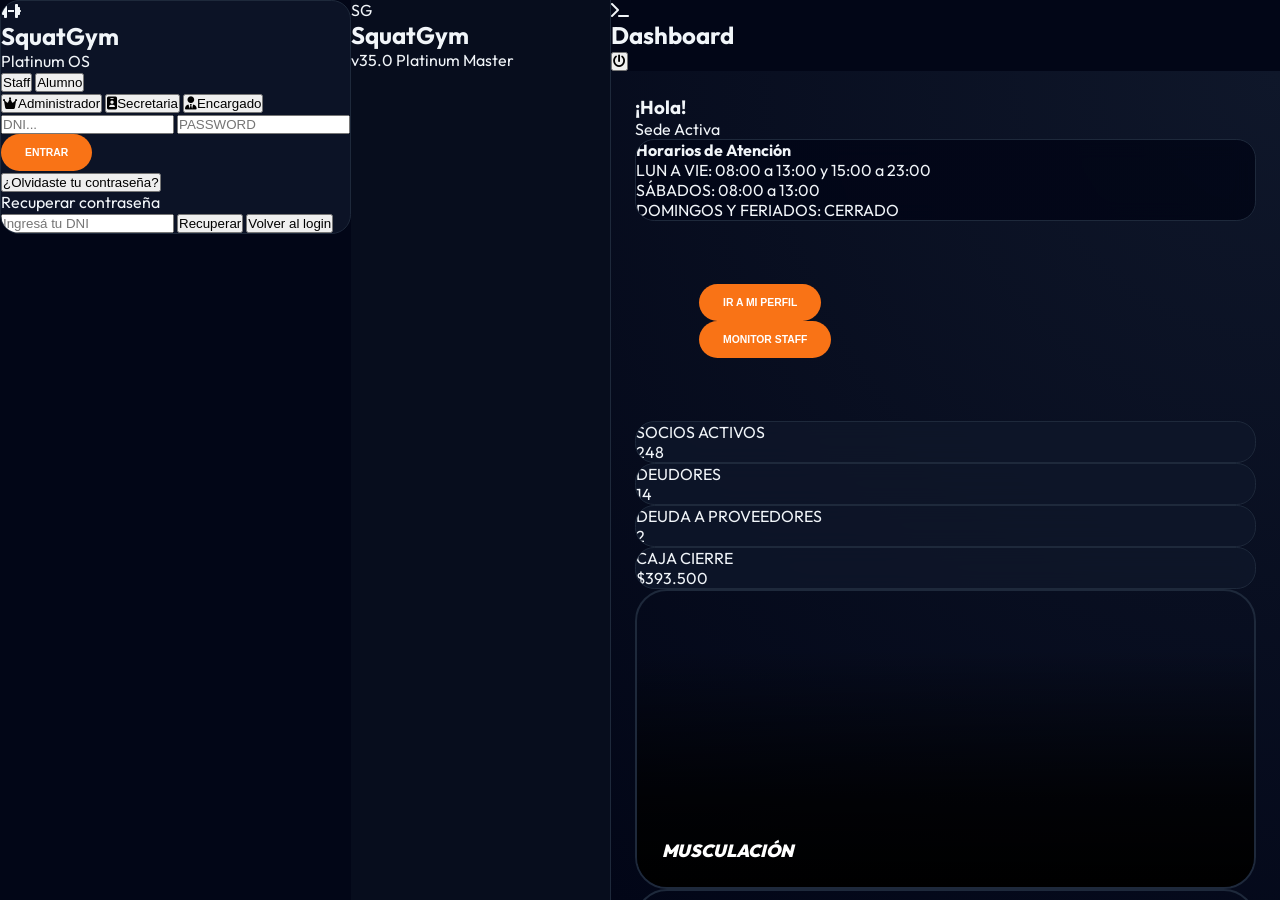
==== commit 166cba8b: "Revert "Nueva ubicacion del boton de notificaciones"" ====
--- a/index.html
+++ b/index.html
@@ -148,11 +148,6 @@
       </div>
 
       <div class="flex items-center gap-8">
-        <button onclick="navV('alu-notificaciones'); renderNotificaciones();" class="relative text-slate-500 hover:text-orange-500 transition">
-          <i class="fa-solid fa-bell text-xl"></i>
-          <!-- Badge dinámico -->
-          <span id="badge-notif-header" class="absolute -top-2 -right-2 bg-orange-600 text-white text-[8px] font-black px-1.5 py-0.5 rounded-full">3</span>
-        </button>
         <span id="header-username" class="text-[10px] font-black text-orange-400 uppercase tracking-widest"></span>
         <button onclick="location.reload()" class="text-slate-500 hover:text-red-500 transition">
           <i class="fa-solid fa-power-off text-xl"></i>
@@ -633,4 +628,4 @@
   <script src="js/app.js"></script>
 </body>
 
-</html>
+</html>
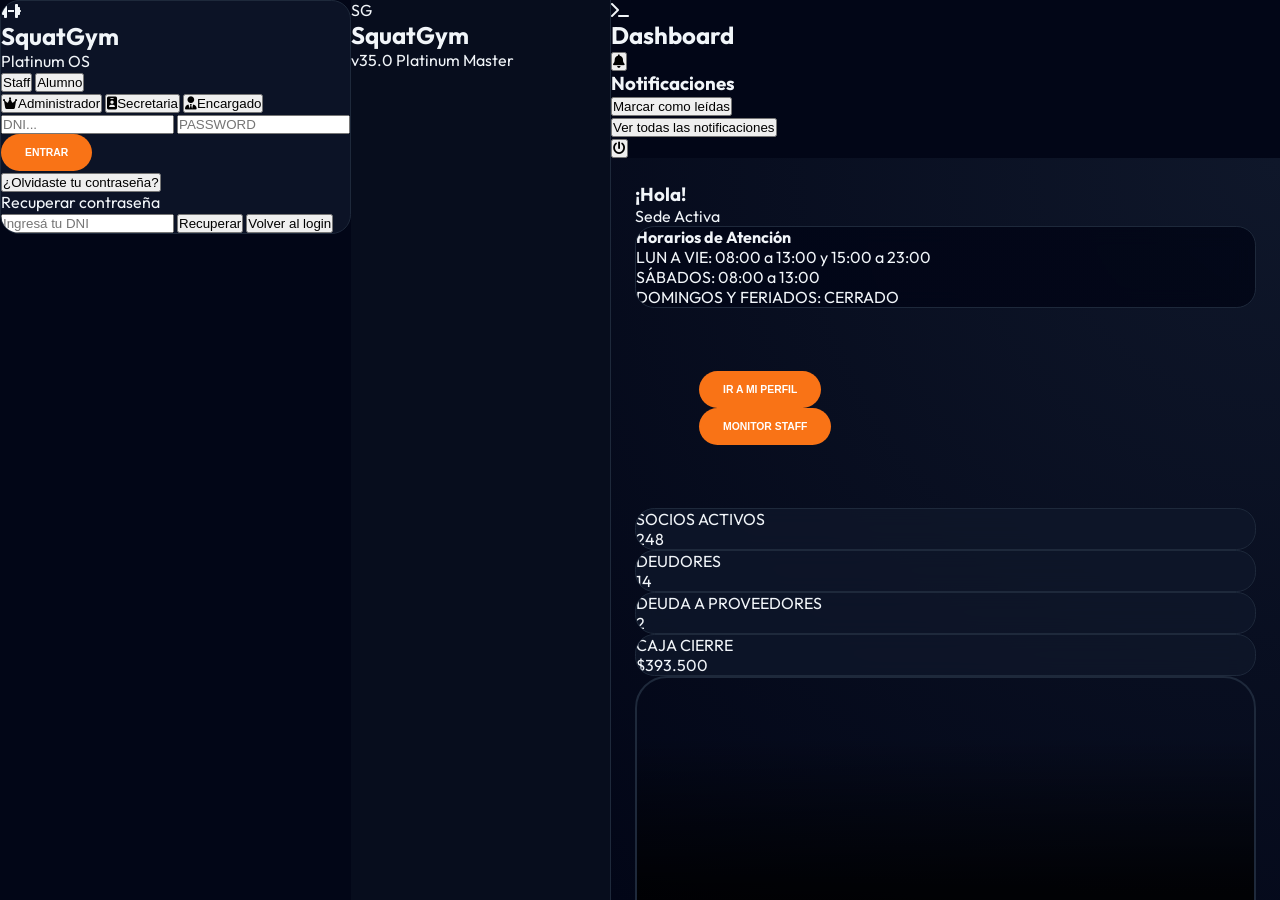
==== commit 5e25746a: "Merge pull request #6 from Agoozz/nuevo-perfil-alumno Nuevo perfil alumno, informes de administrador" ====
--- a/index.html
+++ b/index.html
@@ -39,18 +39,15 @@
 
       <!-- Submenu de Staff: Administrador / Secretaria / Encargado -->
       <div id="staff-submenu" class="hidden flex-col gap-2 mb-4 pb-4 border-b border-slate-800">
-        <button id="l-btn-admin"
-          onclick="seleccionarSubrol('admin')"
+        <button id="l-btn-admin" onclick="seleccionarSubrol('admin')"
           class="w-full py-3 rounded-lg font-black text-[10px] transition-all bg-[#0f172a] text-slate-300 border-2 border-[#1e293b] uppercase font-['Outfit'] hover:border-orange-500/50">
           <i class="fas fa-crown text-slate-500 mr-2"></i>Administrador
         </button>
-        <button id="l-btn-secretaria"
-          onclick="seleccionarSubrol('secretaria')"
+        <button id="l-btn-secretaria" onclick="seleccionarSubrol('secretaria')"
           class="w-full py-3 rounded-lg font-black text-[10px] transition-all bg-[#0f172a] text-slate-300 border-2 border-[#1e293b] uppercase font-['Outfit'] hover:border-orange-500/50">
           <i class="fas fa-id-badge text-slate-500 mr-2"></i>Secretaria
         </button>
-        <button id="l-btn-encargado"
-          onclick="seleccionarSubrol('encargado')"
+        <button id="l-btn-encargado" onclick="seleccionarSubrol('encargado')"
           class="w-full py-3 rounded-lg font-black text-[10px] transition-all bg-[#0f172a] text-slate-300 border-2 border-[#1e293b] uppercase font-['Outfit'] hover:border-orange-500/50">
           <i class="fas fa-user-tie text-slate-500 mr-2"></i>Encargado
         </button>
@@ -83,7 +80,8 @@
 
       <div id="form-normal">
         <div class="space-y-4">
-          <input type="text" inputmode="numeric" pattern="[0-9]*" oninput="this.value = this.value.replace(/[^0-9]/g, '')" placeholder="DNI..."
+          <input type="text" inputmode="numeric" pattern="[0-9]*"
+            oninput="this.value = this.value.replace(/[^0-9]/g, '')" placeholder="DNI..."
             class="w-full p-4 rounded-full bg-slate-950 border-2 border-slate-800 font-bold focus:border-[#f97316] outline-none text-white text-xs text-center uppercase">
           <input type="password" placeholder="PASSWORD"
             class="w-full p-4 rounded-full bg-slate-950 border-2 border-slate-800 font-bold focus:border-[#f97316] outline-none text-white text-xs text-center">
@@ -97,7 +95,9 @@
 
         <!-- Link Olvidé contraseña -->
         <div class="mt-6 text-center">
-          <button onclick="toggleRecuperacionPassword()" class="text-[10px] text-[#64748b] hover:text-slate-400 transition font-bold uppercase">¿Olvidaste tu contraseña?</button>
+          <button onclick="toggleRecuperacionPassword()"
+            class="text-[10px] text-[#64748b] hover:text-slate-400 transition font-bold uppercase">¿Olvidaste tu
+            contraseña?</button>
         </div>
       </div>
 
@@ -106,7 +106,8 @@
         class="hidden mt-2 p-5 bg-[#0f172a] border-2 border-[#1e293b] rounded-xl font-['Outfit'] shadow-xl">
         <p class="text-[10px] text-slate-300 mb-4 font-bold uppercase text-center tracking-widest">Recuperar contraseña
         </p>
-        <input type="text" id="dni-recuperacion" inputmode="numeric" pattern="[0-9]*" oninput="this.value = this.value.replace(/[^0-9]/g, '')" placeholder="Ingresá tu DNI"
+        <input type="text" id="dni-recuperacion" inputmode="numeric" pattern="[0-9]*"
+          oninput="this.value = this.value.replace(/[^0-9]/g, '')" placeholder="Ingresá tu DNI"
           class="w-full p-3.5 rounded-lg bg-slate-950 border-2 border-slate-800 font-bold focus:border-[#f97316] outline-none text-white text-xs text-center uppercase mb-4 transition-colors">
         <button onclick="typeof recuperarPassword === 'function' && recuperarPassword()"
           class="w-full bg-[#f97316] hover:bg-orange-500 text-white py-3 rounded-lg text-[10px] font-black uppercase mb-3 transition-colors shadow-lg shadow-orange-500/20">Recuperar</button>
@@ -149,6 +150,39 @@
 
       <div class="flex items-center gap-8">
         <span id="header-username" class="text-[10px] font-black text-orange-400 uppercase tracking-widest"></span>
+
+        <!-- Botón y Dropdown de Notificaciones -->
+        <div id="notificaciones-header-container" class="relative hidden">
+          <button id="btn-notificaciones" class="text-slate-500 hover:text-orange-500 transition relative">
+            <i class="fa-solid fa-bell text-xl"></i>
+            <!-- Badge de cantidad -->
+            <span id="badge-notificaciones"
+              class="absolute -top-1.5 -right-1.5 min-w-[16px] h-[16px] bg-red-500 rounded-full border-2 border-slate-950 flex items-center justify-center text-[8px] font-black text-white leading-none"></span>
+          </button>
+
+          <!-- Dropdown Notificaciones -->
+          <div id="dropdown-notificaciones"
+            class="hidden absolute right-0 mt-4 w-[320px] bg-[#0f172a] border border-slate-800 rounded-2xl shadow-2xl z-[100] overflow-hidden">
+            <!-- Header -->
+            <div class="p-4 border-b border-slate-800 flex justify-between items-center bg-slate-900/50">
+              <h3 class="text-[10px] font-black text-white uppercase tracking-widest">Notificaciones</h3>
+              <button class="text-[9px] font-bold text-orange-500 hover:text-orange-400 uppercase">Marcar como
+                leídas</button>
+            </div>
+
+            <!-- Cuerpo -->
+            <div id="lista-notificaciones" class="max-h-[350px] overflow-y-auto custom-scrollbar">
+              <!-- Inyectado por JS -->
+            </div>
+
+            <!-- Footer -->
+            <button id="btn-ver-todas-notificaciones" onclick="navV('alu-notificaciones'); renderNotificaciones();"
+              class="w-full p-3 bg-slate-900/80 hover:bg-slate-900 text-[10px] font-black text-slate-400 hover:text-white transition uppercase tracking-widest border-t border-slate-800">
+              Ver todas las notificaciones
+            </button>
+          </div>
+        </div>
+
         <button onclick="location.reload()" class="text-slate-500 hover:text-red-500 transition">
           <i class="fa-solid fa-power-off text-xl"></i>
         </button>
@@ -159,26 +193,116 @@
 
   </div>
 
-  <div id="modal-pago-selector" class="modal-base italic uppercase">
-    <div class="glass-card p-6 w-full max-w-md text-center space-y-4">
-      <button onclick="window.volverPago()" class="text-xs text-slate-400 mb-3 block">← Volver</button>
-      <h3 class="text-lg font-black mb-2">Medio de Pago</h3>
-
-      <!-- Cupones -->
-      <div id="cupon-container" class="flex gap-2 mb-4 bg-slate-900/50 p-2 rounded-lg border border-slate-800 transition-all duration-300">
-        <input type="text" id="input-cupon-cobro" placeholder="Ingresar código de cupón" class="flex-1 p-2 rounded bg-slate-950 text-white text-[10px] font-black uppercase tracking-widest border border-slate-700 focus:outline-none focus:border-orange-500 transition">
-        <button id="btn-aplicar-cupon" onclick="aplicarCuponCobro()" class="bg-orange-500 hover:bg-orange-600 text-white px-4 py-2 rounded text-[10px] font-black uppercase tracking-widest transition shadow-lg">Aplicar</button>
-      </div>
-      <p id="msg-cupon-cobro" class="hidden text-[10px] font-black text-green-400 uppercase tracking-widest mb-4 mt-[-8px] text-left ml-1 animate-fade-in"><i class="fas fa-check-circle mr-1"></i>Cupón aplicado exitosamente (-<span id="valor-cupon-aplicado">0</span>%)</p>
-
-      <div id="pago-opciones" class="space-y-3">
-        <button onclick="mostrarPago('qr')" class="btn-ui bg-[#009EE3] w-full">Mercado Pago (QR)</button>
-        <button onclick="mostrarPago('transferencia')" class="btn-ui bg-blue-700 w-full">Transferencia</button>
-        <button onclick="mostrarPago('tarjeta')" class="btn-ui bg-blue-700 w-full">Tarjeta</button>
-        <button onclick="mostrarPago('efectivo')" id="btn-efectivo" class="btn-ui bg-green-600 w-full">Efectivo</button>
-      </div>
-
-      <div id="pago-contenido" class="hidden mt-4"></div>
+  <div id="modal-pago-selector" class="modal-base !items-center !justify-center">
+    <div class="bg-[#020617] w-full max-w-md rounded-[2.5rem] border border-slate-800 shadow-[0_30px_100px_rgba(0,0,0,0.8)] overflow-hidden relative">
+      
+      <!-- Glow superior -->
+      <div class="absolute -top-24 -left-24 w-64 h-64 bg-orange-500/10 blur-[80px] rounded-full"></div>
+
+      <div class="p-8 relative z-10">
+        <!-- Header con botón volver -->
+        <div class="flex justify-between items-center mb-8">
+          <button onclick="window.volverPago()" class="w-10 h-10 rounded-full bg-slate-900 border border-slate-800 flex items-center justify-center text-slate-400 hover:text-white transition-all">
+            <i class="fas fa-arrow-left text-xs"></i>
+          </button>
+          <div class="text-right">
+            <p class="text-[9px] font-black text-slate-500 uppercase tracking-[0.3em]">Checkout</p>
+            <h3 class="text-xs font-black text-white uppercase italic">Pasarela de Pago</h3>
+          </div>
+        </div>
+
+        <!-- Resumen del Pago (Mini Card) -->
+        <div class="bg-slate-950/80 border border-slate-800 rounded-3xl p-5 mb-8 shadow-inner">
+            <div class="flex justify-between items-center mb-4 border-b border-slate-800/50 pb-4">
+                <div>
+                    <p class="text-[8px] font-black text-orange-500 uppercase tracking-widest mb-1">Concepto</p>
+                    <p class="text-xs font-black text-white uppercase italic">Cuota Mensual</p>
+                </div>
+                <div class="text-right">
+                    <p class="text-[8px] font-black text-slate-500 uppercase tracking-widest mb-1">Socio</p>
+                    <p id="pago-display-nombre" class="text-xs font-black text-slate-300 uppercase italic">Valentino P.</p>
+                </div>
+            </div>
+            <div class="flex justify-between items-end">
+                <div>
+                    <p class="text-[8px] font-black text-slate-500 uppercase tracking-widest mb-1">Total a Abonar</p>
+                    <p id="pago-total-display" class="text-4xl font-black text-white tracking-tighter italic">$12.500</p>
+                </div>
+                <div class="bg-green-500/10 px-3 py-1.5 rounded-lg border border-green-500/20">
+                    <p class="text-[8px] font-black text-green-400 uppercase tracking-widest leading-none">✔ Final</p>
+                </div>
+            </div>
+        </div>
+
+        <!-- Cupones (Rediseñado) -->
+        <div id="cupon-container" class="relative mb-8">
+            <input type="text" id="input-cupon-cobro" placeholder="Tengo un cupón de descuento"
+              class="w-full pl-4 pr-24 py-4 rounded-2xl bg-slate-950 border border-slate-800 text-white text-[10px] font-bold uppercase tracking-widest focus:outline-none focus:border-orange-500/50 transition-all placeholder:text-slate-600">
+            <button id="btn-aplicar-cupon" onclick="aplicarCuponCobro()"
+              class="absolute right-2 top-2 bottom-2 bg-slate-800 hover:bg-orange-500 text-white px-5 rounded-xl text-[9px] font-black uppercase tracking-widest transition-all">Aplicar</button>
+            <p id="msg-cupon-cobro" class="hidden absolute -bottom-5 left-1 text-[8px] font-black text-green-400 uppercase tracking-widest animate-fade-in">
+              <i class="fas fa-check-circle mr-1"></i>Cupón aplicado (-<span id="valor-cupon-aplicado">0</span>%)
+            </p>
+        </div>
+
+        <!-- Opciones de Pago -->
+        <div id="pago-opciones" class="space-y-3 pt-2">
+            <p class="text-[9px] font-black text-slate-500 uppercase tracking-[0.3em] mb-4 ml-1">Seleccioná un método</p>
+            
+            <!-- Botón Mercado Pago -->
+            <button onclick="mostrarPago('qr')" class="group w-full flex items-center gap-4 p-4 rounded-2xl bg-slate-950 border border-slate-800 hover:border-[#009EE3]/50 hover:bg-[#009EE3]/5 transition-all duration-300">
+                <div class="w-12 h-12 rounded-xl bg-[#009EE3]/10 flex items-center justify-center text-[#009EE3] group-hover:scale-110 transition-transform">
+                    <i class="fa-solid fa-qrcode text-xl"></i>
+                </div>
+                <div class="text-left flex-1">
+                    <p class="text-[10px] font-black text-white uppercase">Mercado Pago</p>
+                    <p class="text-[8px] font-bold text-slate-500 uppercase tracking-tighter">Escaneá el código QR</p>
+                </div>
+                <i class="fas fa-chevron-right text-slate-700 text-[10px] group-hover:text-[#009EE3] transition-colors"></i>
+            </button>
+
+            <!-- Botón Transferencia -->
+            <button onclick="mostrarPago('transferencia')" class="group w-full flex items-center gap-4 p-4 rounded-2xl bg-slate-950 border border-slate-800 hover:border-blue-500/50 hover:bg-blue-500/5 transition-all duration-300">
+                <div class="w-12 h-12 rounded-xl bg-blue-500/10 flex items-center justify-center text-blue-500 group-hover:scale-110 transition-transform">
+                    <i class="fas fa-university text-xl"></i>
+                </div>
+                <div class="text-left flex-1">
+                    <p class="text-[10px] font-black text-white uppercase">Transferencia CBU</p>
+                    <p class="text-[8px] font-bold text-slate-500 uppercase tracking-tighter">Banca Online / Alias</p>
+                </div>
+                <i class="fas fa-chevron-right text-slate-700 text-[10px] group-hover:text-blue-500 transition-colors"></i>
+            </button>
+
+            <!-- Botón Tarjeta -->
+            <button onclick="mostrarPago('tarjeta')" class="group w-full flex items-center gap-4 p-4 rounded-2xl bg-slate-950 border border-slate-800 hover:border-purple-500/50 hover:bg-purple-500/5 transition-all duration-300">
+                <div class="w-12 h-12 rounded-xl bg-purple-500/10 flex items-center justify-center text-purple-500 group-hover:scale-110 transition-transform">
+                    <i class="fas fa-credit-card text-xl"></i>
+                </div>
+                <div class="text-left flex-1">
+                    <p class="text-[10px] font-black text-white uppercase">Tarjeta Débito/Crédito</p>
+                    <p class="text-[8px] font-bold text-slate-500 uppercase tracking-tighter">Visa, Mastercard, AMEX</p>
+                </div>
+                <i class="fas fa-chevron-right text-slate-700 text-[10px] group-hover:text-purple-500 transition-colors"></i>
+            </button>
+
+            <!-- Botón Efectivo -->
+            <button onclick="mostrarPago('efectivo')" id="btn-efectivo" class="group w-full flex items-center gap-4 p-4 rounded-2xl bg-slate-950 border border-slate-800 hover:border-green-500/50 hover:bg-green-500/5 transition-all duration-300">
+                <div class="w-12 h-12 rounded-xl bg-green-500/10 flex items-center justify-center text-green-500 group-hover:scale-110 transition-transform">
+                    <i class="fas fa-money-bill-wave text-xl"></i>
+                </div>
+                <div class="text-left flex-1">
+                    <p class="text-[10px] font-black text-white uppercase">Efectivo en Caja</p>
+                    <p class="text-[8px] font-bold text-slate-500 uppercase tracking-tighter">Pago presencial en sede</p>
+                </div>
+                <i class="fas fa-chevron-right text-slate-700 text-[10px] group-hover:text-green-500 transition-colors"></i>
+            </button>
+        </div>
+
+        <!-- Contenedor dinámico (Formularios de cada método) -->
+        <div id="pago-contenido" class="hidden mt-6 animate-in fade-in slide-in-from-bottom-5 duration-300"></div>
+
+        <p class="text-[7px] text-slate-600 text-center mt-10 uppercase tracking-[0.2em]">Pagos protegidos por SquatGym Secure Layer™</p>
+      </div>
     </div>
   </div>
 
@@ -450,10 +574,53 @@
     </div>
   </div>
 
+  <!-- POP-UP DE ESTADO DE CUENTA ALUMNO (NOTIFICACIÓN SUPERIOR) -->
+  <div id="modal-estado-cuenta-alumno" class="modal-base !bg-transparent !backdrop-blur-none !items-start !pt-10 !z-[2000]">
+    <div class="bg-[#0f172a]/95 backdrop-blur-xl border border-slate-700/50 rounded-3xl shadow-[0_20px_50px_rgba(0,0,0,0.5)] p-6 text-center relative overflow-hidden w-full max-w-md animate-in fade-in slide-in-from-top-10 duration-500 mx-auto">
+      <!-- Glow effect -->
+      <div class="absolute -top-10 -left-10 w-32 h-32 bg-orange-500/10 blur-3xl rounded-full"></div>
+      
+      <div class="flex items-center gap-5 text-left relative z-10">
+        <div id="status-icon-container"
+          class="w-14 h-14 rounded-2xl flex items-center justify-center text-2xl shrink-0 shadow-lg">
+          <i id="status-icon" class="fas fa-check-circle"></i>
+        </div>
+
+        <div class="flex-1">
+          <h2 id="status-title" class="text-lg font-black text-white uppercase tracking-tighter italic">¡Todo en orden!</h2>
+          <p id="status-desc" class="text-slate-400 text-[10px] leading-tight normal-case font-medium">Tu cuenta se encuentra al día. ¡Sigue entrenando!</p>
+        </div>
+
+        <button onclick="cerrarM()" class="text-slate-500 hover:text-white transition p-2">
+            <i class="fas fa-times text-sm"></i>
+        </button>
+      </div>
+
+      <div id="status-extra-info" class="mt-4 bg-slate-900/50 rounded-xl p-3 border border-slate-800 hidden relative z-10">
+        <div class="flex justify-between items-center">
+          <span class="text-[9px] font-black text-slate-500 uppercase tracking-widest">Monto Pendiente</span>
+          <span id="status-monto" class="text-sm font-black text-white">$0</span>
+        </div>
+      </div>
+
+      <div class="flex gap-2 mt-4 relative z-10">
+        <button id="status-btn-primary" onclick="cerrarM()"
+          class="flex-1 py-3 bg-slate-800 hover:bg-slate-700 text-slate-300 text-[9px] font-black uppercase italic rounded-xl transition-all border border-slate-700">
+          Entendido
+        </button>
+        <button id="status-btn-secondary" onclick="cerrarM(); navV('alu-pago');"
+          class="flex-1 py-3 bg-orange-500 hover:bg-orange-600 text-white text-[9px] font-black uppercase italic rounded-xl transition-all shadow-lg shadow-orange-500/20 hidden">
+          Ir a pagar
+        </button>
+      </div>
+    </div>
+  </div>
+
   <!-- MODAL PERFIL SOCIO (LECTURA STAFF) -->
   <div id="modal-perfil-socio" class="modal-base">
-    <div class="bg-[#020617] border-t-4 border-t-orange-500 border border-slate-800 rounded-2xl w-full max-w-2xl overflow-hidden shadow-2xl relative flex flex-col max-h-[90vh]">
-      
+    <div
+      class="bg-[#020617] border-t-4 border-t-orange-500 border border-slate-800 rounded-2xl w-full max-w-2xl overflow-hidden shadow-2xl relative flex flex-col max-h-[90vh]">
+
       <!-- Botón Cerrar -->
       <button onclick="cerrarM()" class="absolute top-4 right-4 text-slate-500 hover:text-white transition">
         <i class="fas fa-times text-xl"></i>
@@ -462,12 +629,15 @@
       <div class="p-6 overflow-y-auto custom-scrollbar">
         <!-- HEADER -->
         <div class="flex items-center gap-4 mb-6">
-          <div class="w-16 h-16 rounded-full bg-orange-500 flex items-center justify-center text-white text-2xl font-black shadow-lg">
+          <div
+            class="w-16 h-16 rounded-full bg-orange-500 flex items-center justify-center text-white text-2xl font-black shadow-lg">
             <span id="perfil-iniciales">--</span>
           </div>
           <div>
-            <h3 id="perfil-nombre" class="text-2xl font-black text-white tracking-tight uppercase italic">Cargando...</h3>
-            <div id="perfil-estado-badge" class="mt-1 inline-block px-3 py-1 bg-slate-800 text-slate-300 text-[10px] font-black rounded-full uppercase tracking-widest border border-slate-700">
+            <h3 id="perfil-nombre" class="text-2xl font-black text-white tracking-tight uppercase italic">Cargando...
+            </h3>
+            <div id="perfil-estado-badge"
+              class="mt-1 inline-block px-3 py-1 bg-slate-800 text-slate-300 text-[10px] font-black rounded-full uppercase tracking-widest border border-slate-700">
               Cargando
             </div>
           </div>
@@ -494,15 +664,18 @@
         </div>
 
         <!-- SECCIÓN 2: FINANZAS -->
-        <div class="flex flex-col sm:flex-row justify-between items-start sm:items-center bg-orange-500/5 p-4 rounded-xl border border-orange-500/20 mb-6 gap-4">
+        <div
+          class="flex flex-col sm:flex-row justify-between items-start sm:items-center bg-orange-500/5 p-4 rounded-xl border border-orange-500/20 mb-6 gap-4">
           <div>
-            <p id="perfil-titulo-monto" class="text-[10px] font-black text-orange-500 uppercase tracking-widest mb-1">Adeudado Actual</p>
+            <p id="perfil-titulo-monto" class="text-[10px] font-black text-orange-500 uppercase tracking-widest mb-1">
+              Adeudado Actual</p>
             <div class="flex items-baseline gap-2">
               <p id="perfil-monto" class="text-3xl font-black text-white">$0</p>
               <p id="perfil-mora" class="text-[10px] font-black text-slate-400 uppercase tracking-widest">Al día</p>
             </div>
           </div>
-          <div id="perfil-restriccion-badge" class="px-4 py-2 bg-green-500/20 text-green-400 text-[10px] font-black rounded-lg uppercase tracking-widest border border-green-500/30 text-center w-full sm:w-auto">
+          <div id="perfil-restriccion-badge"
+            class="px-4 py-2 bg-green-500/20 text-green-400 text-[10px] font-black rounded-lg uppercase tracking-widest border border-green-500/30 text-center w-full sm:w-auto">
             Acceso Permitido
           </div>
         </div>
@@ -525,7 +698,9 @@
 
         <!-- SECCIÓN 3: HISTORIAL -->
         <div>
-          <p class="text-[10px] font-black text-slate-400 uppercase tracking-widest mb-3 border-b border-slate-800 pb-2">Historial de Pagos</p>
+          <p
+            class="text-[10px] font-black text-slate-400 uppercase tracking-widest mb-3 border-b border-slate-800 pb-2">
+            Historial de Pagos</p>
           <div class="bg-slate-900/50 rounded-xl border border-slate-800 overflow-hidden">
             <table class="w-full text-left">
               <thead class="bg-slate-800/50 text-[9px] font-black text-slate-400 uppercase tracking-widest">
@@ -548,8 +723,10 @@
 
       <!-- FOOTER -->
       <div class="p-4 border-t border-slate-800 bg-slate-900/30 flex justify-between items-center">
-        <p class="text-[9px] font-black text-slate-500 uppercase tracking-widest italic">Perfil de solo lectura — Administrador</p>
-        <button onclick="cerrarM()" class="px-6 py-2 bg-slate-800 text-slate-300 hover:bg-slate-700 text-[10px] font-black uppercase italic rounded-lg transition border border-slate-700">
+        <p class="text-[9px] font-black text-slate-500 uppercase tracking-widest italic">Perfil de solo lectura —
+          Administrador</p>
+        <button onclick="cerrarM()"
+          class="px-6 py-2 bg-slate-800 text-slate-300 hover:bg-slate-700 text-[10px] font-black uppercase italic rounded-lg transition border border-slate-700">
           Cerrar
         </button>
       </div>
@@ -559,7 +736,8 @@
 
   <!-- MODAL DE CONFIGURACIÓN DE PLANES Y PROMOS -->
   <div id="modal-precios" class="modal-base">
-    <div class="bg-[#020617] border border-slate-800 rounded-2xl w-full max-w-5xl overflow-hidden shadow-2xl relative flex flex-col max-h-[90vh]">
+    <div
+      class="bg-[#020617] border border-slate-800 rounded-2xl w-full max-w-5xl overflow-hidden shadow-2xl relative flex flex-col max-h-[90vh]">
       <!-- Header -->
       <div class="flex justify-between items-center p-6 border-b border-slate-800 bg-slate-900/50">
         <div class="flex items-center gap-3">
@@ -570,7 +748,7 @@
           <i class="fas fa-times text-2xl"></i>
         </button>
       </div>
-      
+
       <!-- Body -->
       <div class="flex flex-1 overflow-hidden flex-col md:flex-row">
         <!-- Izquierda: Lista -->
@@ -583,16 +761,22 @@
           <h3 class="text-sm font-black text-orange-500 uppercase tracking-widest mb-6">Editar Configuración</h3>
           <div class="space-y-5">
             <div>
-              <label class="block text-[10px] font-black text-slate-500 uppercase tracking-widest mb-2">Nombre del Plan</label>
-              <input type="text" id="edit-nombre-plan" disabled class="w-full bg-slate-900 border border-slate-800 text-slate-400 p-3 rounded-xl font-black uppercase cursor-not-allowed">
+              <label class="block text-[10px] font-black text-slate-500 uppercase tracking-widest mb-2">Nombre del
+                Plan</label>
+              <input type="text" id="edit-nombre-plan" disabled
+                class="w-full bg-slate-900 border border-slate-800 text-slate-400 p-3 rounded-xl font-black uppercase cursor-not-allowed">
             </div>
             <div>
-              <label class="block text-[10px] font-black text-slate-500 uppercase tracking-widest mb-2">Precio Base ($)</label>
-              <input type="number" id="edit-precio-base" class="w-full bg-slate-900 border border-slate-700 text-white p-3 rounded-xl font-black uppercase focus:outline-none focus:border-orange-500 transition">
+              <label class="block text-[10px] font-black text-slate-500 uppercase tracking-widest mb-2">Precio Base
+                ($)</label>
+              <input type="number" id="edit-precio-base"
+                class="w-full bg-slate-900 border border-slate-700 text-white p-3 rounded-xl font-black uppercase focus:outline-none focus:border-orange-500 transition">
             </div>
             <div>
-              <label class="block text-[10px] font-black text-slate-500 uppercase tracking-widest mb-2">Tipo de Promoción</label>
-              <select id="edit-tipo-promo" onchange="cambiarTipoPromo()" class="w-full bg-slate-900 border border-slate-700 text-white p-3 rounded-xl font-black uppercase focus:outline-none focus:border-orange-500 transition appearance-none">
+              <label class="block text-[10px] font-black text-slate-500 uppercase tracking-widest mb-2">Tipo de
+                Promoción</label>
+              <select id="edit-tipo-promo" onchange="cambiarTipoPromo()"
+                class="w-full bg-slate-900 border border-slate-700 text-white p-3 rounded-xl font-black uppercase focus:outline-none focus:border-orange-500 transition appearance-none">
                 <option value="ninguna">Ninguna</option>
                 <option value="dia_especial">Día Especial</option>
                 <option value="amigos">Por Amigos</option>
@@ -600,13 +784,17 @@
               </select>
             </div>
             <div>
-              <label class="block text-[10px] font-black text-slate-500 uppercase tracking-widest mb-2">Detalle de la Promoción</label>
+              <label class="block text-[10px] font-black text-slate-500 uppercase tracking-widest mb-2">Detalle de la
+                Promoción</label>
               <div id="contenedor-valor-promo">
-                <input type="text" id="edit-valor-promo" disabled class="w-full bg-slate-900 border border-slate-800 text-slate-500 p-3 rounded-xl font-black uppercase cursor-not-allowed" placeholder="Seleccione un tipo de promoción...">
+                <input type="text" id="edit-valor-promo" disabled
+                  class="w-full bg-slate-900 border border-slate-800 text-slate-500 p-3 rounded-xl font-black uppercase cursor-not-allowed"
+                  placeholder="Seleccione un tipo de promoción...">
               </div>
             </div>
             <div class="pt-4">
-              <button class="w-full bg-orange-500 hover:bg-orange-600 text-white p-4 rounded-xl font-black uppercase tracking-widest transition shadow-lg flex justify-center items-center gap-2">
+              <button
+                class="w-full bg-orange-500 hover:bg-orange-600 text-white p-4 rounded-xl font-black uppercase tracking-widest transition shadow-lg flex justify-center items-center gap-2">
                 <i class="fas fa-save"></i> Guardar Configuración
               </button>
             </div>
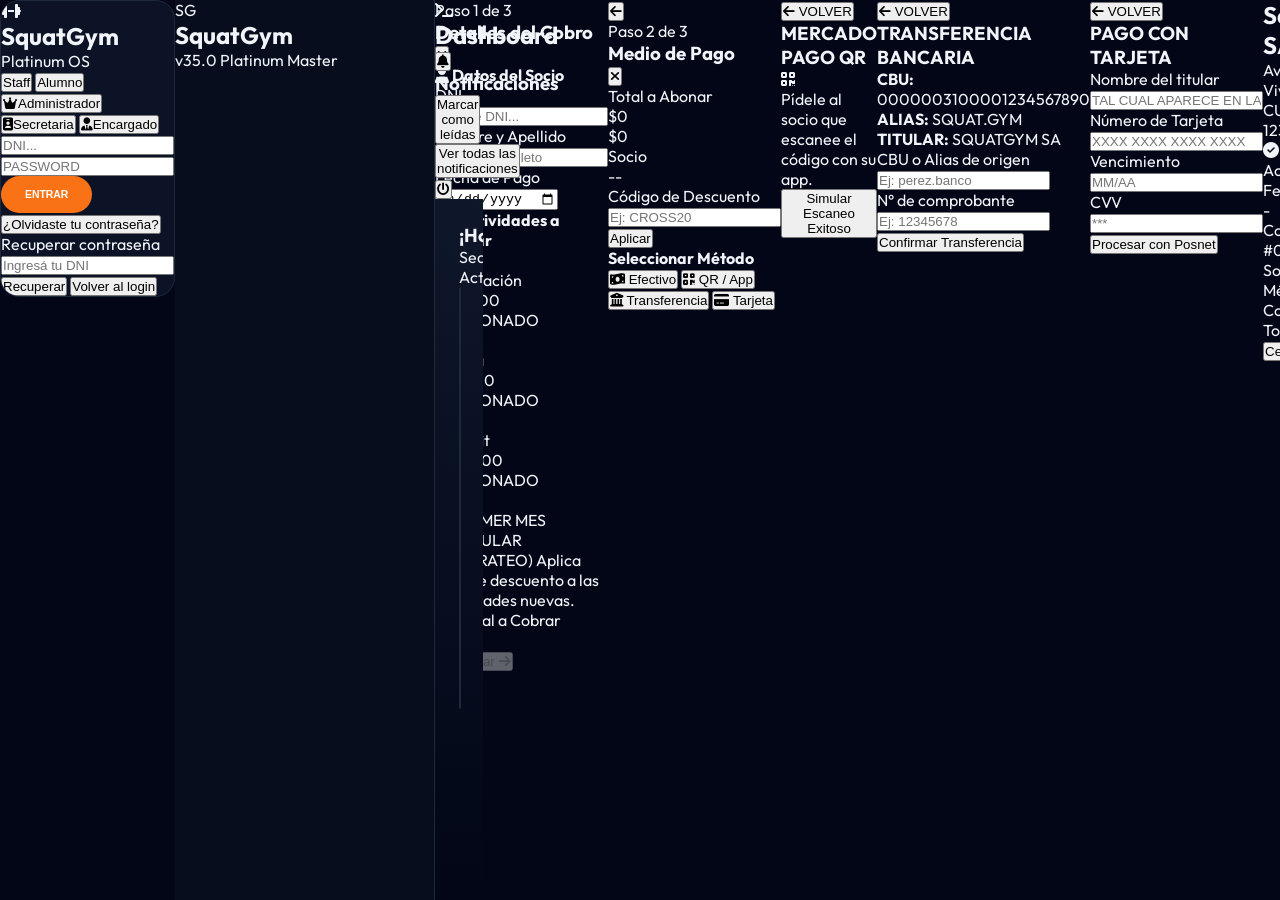
==== commit 566e7253: "Módulo de pagos y cobranzas Secretaria" ====
--- a/index.html
+++ b/index.html
@@ -804,6 +804,366 @@
     </div>
   </div>
 
+  <!-- Wizard Step 1: Detalles del Cobro -->
+  <div id="modal-wizard-1" class="fixed inset-0 z-[16000] hidden flex items-center justify-center p-6 bg-slate-950/80 backdrop-blur-sm">
+    <div class="bg-[#0f172a] w-full max-w-xl rounded-3xl border border-slate-700 shadow-2xl flex flex-col max-h-[90vh]">
+      <!-- Header -->
+      <div class="px-8 py-6 border-b border-slate-800 flex justify-between items-center bg-slate-900/50">
+        <div>
+          <p class="text-[10px] font-black text-orange-500 uppercase tracking-widest mb-1">Paso 1 de 3</p>
+          <h3 class="text-xl font-black text-white">Detalles del Cobro</h3>
+        </div>
+        <button onclick="cerrarModalWizard('modal-wizard-1')" class="text-slate-500 hover:text-white transition-colors">
+          <i class="fas fa-times text-xl"></i>
+        </button>
+      </div>
+
+      <!-- Body -->
+      <div class="p-8 overflow-y-auto flex-1">
+        
+        <!-- Datos del Socio -->
+        <div class="mb-8">
+          <h4 class="text-sm font-bold text-white mb-4 flex items-center gap-2">
+            <i class="fas fa-user text-orange-500"></i> Datos del Socio
+          </h4>
+          <div class="grid grid-cols-3 gap-4">
+            <div>
+              <label class="block text-xs font-bold text-slate-400 mb-2 uppercase tracking-wide">DNI</label>
+              <input type="text" id="wiz-dni" placeholder="Ingrese DNI..." 
+                class="w-full bg-[#020617] border border-slate-700 rounded-xl px-4 py-3 text-white focus:outline-none focus:border-orange-500 transition-colors">
+            </div>
+            <div>
+              <label class="block text-xs font-bold text-slate-400 mb-2 uppercase tracking-wide">Nombre y Apellido</label>
+              <input type="text" id="wiz-nombre" placeholder="Nombre completo" readonly
+                class="w-full bg-[#020617] border border-slate-700 rounded-xl px-4 py-3 text-slate-300 focus:outline-none focus:border-orange-500 transition-colors read-only:bg-slate-900 read-only:text-slate-500 read-only:cursor-not-allowed">
+            </div>
+            <div>
+              <label class="block text-xs font-bold text-slate-400 mb-2 uppercase tracking-wide">Fecha de Pago</label>
+              <input type="date" id="wiz-fecha" 
+                class="w-full bg-[#020617] border border-slate-700 rounded-xl px-4 py-3 text-white focus:outline-none focus:border-orange-500 transition-colors">
+            </div>
+          </div>
+          <div id="wiz-msg-socio" class="mt-2 text-xs font-medium hidden"></div>
+        </div>
+
+        <!-- Actividades -->
+        <div class="mb-8">
+          <h4 class="text-sm font-bold text-white mb-4 flex items-center gap-2">
+            <i class="fas fa-dumbbell text-orange-500"></i> Actividades a Abonar
+          </h4>
+          <div class="space-y-3">
+            
+            <!-- Checkbox 1 -->
+            <label class="relative flex items-center cursor-pointer group">
+              <input type="checkbox" class="peer sr-only wiz-act-checkbox" value="Musculación" data-price="25000">
+              <div class="w-full flex items-center justify-between bg-[#020617] border border-slate-700 rounded-xl p-4 transition-all hover:border-slate-500 peer-checked:border-orange-500 peer-checked:bg-orange-500/10 peer-disabled:opacity-50 peer-disabled:cursor-not-allowed peer-disabled:border-emerald-500 peer-disabled:bg-emerald-500/10">
+                <div class="flex items-center gap-3">
+                  <div class="w-6 h-6 rounded-md border-2 border-slate-600 flex items-center justify-center transition-colors">
+                    <i class="fas fa-check text-orange-500 text-xs opacity-0 transform scale-50 transition-all wiz-check-icon"></i>
+                  </div>
+                  <span class="font-bold text-white">Musculación</span>
+                </div>
+                <span class="font-black text-slate-300">$25.000</span>
+              </div>
+              <div class="absolute right-4 hidden text-[10px] font-black text-emerald-500 uppercase tracking-widest bg-emerald-500/10 px-2 py-1 rounded badge-pagado">YA ABONADO</div>
+            </label>
+
+            <!-- Checkbox 2 -->
+            <label class="relative flex items-center cursor-pointer group">
+              <input type="checkbox" class="peer sr-only wiz-act-checkbox" value="Zumba" data-price="31500">
+              <div class="w-full flex items-center justify-between bg-[#020617] border border-slate-700 rounded-xl p-4 transition-all hover:border-slate-500 peer-checked:border-orange-500 peer-checked:bg-orange-500/10 peer-disabled:opacity-50 peer-disabled:cursor-not-allowed peer-disabled:border-emerald-500 peer-disabled:bg-emerald-500/10">
+                <div class="flex items-center gap-3">
+                  <div class="w-6 h-6 rounded-md border-2 border-slate-600 flex items-center justify-center transition-colors">
+                    <i class="fas fa-check text-orange-500 text-xs opacity-0 transform scale-50 transition-all wiz-check-icon"></i>
+                  </div>
+                  <span class="font-bold text-white">Zumba</span>
+                </div>
+                <span class="font-black text-slate-300">$31.500</span>
+              </div>
+              <div class="absolute right-4 hidden text-[10px] font-black text-emerald-500 uppercase tracking-widest bg-emerald-500/10 px-2 py-1 rounded badge-pagado">YA ABONADO</div>
+            </label>
+
+            <!-- Checkbox 3 -->
+            <label class="relative flex items-center cursor-pointer group">
+              <input type="checkbox" class="peer sr-only wiz-act-checkbox" value="Crossfit" data-price="40000">
+              <div class="w-full flex items-center justify-between bg-[#020617] border border-slate-700 rounded-xl p-4 transition-all hover:border-slate-500 peer-checked:border-orange-500 peer-checked:bg-orange-500/10 peer-disabled:opacity-50 peer-disabled:cursor-not-allowed peer-disabled:border-emerald-500 peer-disabled:bg-emerald-500/10">
+                <div class="flex items-center gap-3">
+                  <div class="w-6 h-6 rounded-md border-2 border-slate-600 flex items-center justify-center transition-colors">
+                    <i class="fas fa-check text-orange-500 text-xs opacity-0 transform scale-50 transition-all wiz-check-icon"></i>
+                  </div>
+                  <span class="font-bold text-white">Crossfit</span>
+                </div>
+                <span class="font-black text-slate-300">$40.000</span>
+              </div>
+              <div class="absolute right-4 hidden text-[10px] font-black text-emerald-500 uppercase tracking-widest bg-emerald-500/10 px-2 py-1 rounded badge-pagado">YA ABONADO</div>
+            </label>
+
+          </div>
+        </div>
+
+        <!-- Opciones de Prorrateo -->
+        <div class="mb-4">
+          <label class="relative flex items-center cursor-pointer group">
+            <input type="checkbox" id="wiz-prorrateo" class="peer sr-only">
+            <div class="w-full flex items-center justify-between bg-orange-500/5 border border-orange-500/20 rounded-xl p-4 transition-all peer-checked:border-orange-500 peer-checked:bg-orange-500/20">
+              <div class="flex items-center gap-3">
+                <div class="w-5 h-5 rounded border-2 border-orange-500/50 flex items-center justify-center transition-colors bg-[#020617]">
+                  <i class="fas fa-check text-orange-500 text-[10px] opacity-0 transform scale-50 transition-all wiz-check-icon-pro"></i>
+                </div>
+                <div>
+                  <span class="font-bold text-orange-400 text-sm block">ES PRIMER MES (CALCULAR PRORRATEO)</span>
+                  <span class="text-[10px] text-slate-400">Aplica 50% de descuento a las actividades nuevas.</span>
+                </div>
+              </div>
+            </div>
+          </label>
+          <style>
+            .peer:checked ~ div .wiz-check-icon,
+            .peer:checked ~ div .wiz-check-icon-pro {
+              opacity: 1;
+              transform: scale(1);
+            }
+          </style>
+        </div>
+
+      </div>
+
+      <!-- Footer / Resumen -->
+      <div class="p-6 border-t border-slate-800 bg-[#020617] flex justify-between items-center rounded-b-3xl">
+        <div>
+          <p class="text-[10px] font-bold text-slate-500 uppercase tracking-widest mb-1">Subtotal a Cobrar</p>
+          <div class="flex items-baseline gap-3">
+            <p id="wiz-subtotal" class="text-3xl font-black text-white">$0</p>
+            <p id="wiz-detalle-subtotal" class="text-[10px] text-slate-400 font-medium"></p>
+          </div>
+        </div>
+        <button id="btn-continuar-paso2" class="bg-orange-500 hover:bg-orange-600 disabled:opacity-50 disabled:cursor-not-allowed text-white px-8 py-4 rounded-xl font-bold uppercase tracking-wide transition-all shadow-lg shadow-orange-500/20" disabled>
+          Continuar <i class="fas fa-arrow-right ml-2"></i>
+        </button>
+      </div>
+    </div>
+  </div>
+
+  <!-- Wizard Step 2: Medio de Pago -->
+  <div id="modal-wizard-2" class="fixed inset-0 z-[16000] hidden flex items-center justify-center p-6 bg-slate-950/80 backdrop-blur-sm">
+    <div class="bg-[#0f172a] w-full max-w-lg rounded-3xl border border-slate-700 shadow-2xl flex flex-col">
+      <!-- Header -->
+      <div class="px-8 py-6 border-b border-slate-800 flex justify-between items-center bg-slate-900/50">
+        <div class="flex items-center gap-4">
+          <button onclick="volverPaso1Wizard()" class="w-8 h-8 rounded-full bg-slate-800 hover:bg-slate-700 flex items-center justify-center text-white transition-colors">
+            <i class="fas fa-arrow-left text-xs"></i>
+          </button>
+          <div>
+            <p class="text-[10px] font-black text-orange-500 uppercase tracking-widest mb-1">Paso 2 de 3</p>
+            <h3 class="text-xl font-black text-white">Medio de Pago</h3>
+          </div>
+        </div>
+        <button onclick="cerrarModalWizard('modal-wizard-2')" class="text-slate-500 hover:text-white transition-colors">
+          <i class="fas fa-times text-xl"></i>
+        </button>
+      </div>
+
+      <div class="p-8">
+        
+        <div class="flex justify-between items-center bg-[#020617] p-5 rounded-2xl border border-slate-800 mb-6">
+          <div>
+            <p class="text-[10px] font-bold text-slate-500 uppercase tracking-widest mb-1">Total a Abonar</p>
+            <div class="flex items-baseline gap-2">
+              <p id="wiz2-total" class="text-3xl font-black text-white">$0</p>
+              <p id="wiz2-total-tachado" class="text-sm font-bold text-slate-500 line-through hidden">$0</p>
+            </div>
+          </div>
+          <div class="text-right">
+            <p class="text-[10px] font-bold text-slate-500 uppercase tracking-widest mb-1">Socio</p>
+            <p id="wiz2-socio" class="text-sm font-bold text-slate-300">--</p>
+          </div>
+        </div>
+
+        <!-- Cupón de Descuento -->
+        <div class="mb-6 bg-slate-900/50 p-4 rounded-2xl border border-slate-800">
+          <label class="block text-[10px] font-bold text-slate-400 mb-2 uppercase tracking-wide">Código de Descuento</label>
+          <div class="flex gap-2 relative">
+            <input type="text" id="wiz-cupon" placeholder="Ej: CROSS20" 
+              class="w-full bg-[#020617] border border-slate-700 rounded-xl px-4 py-3 text-white focus:outline-none focus:border-orange-500 transition-colors uppercase">
+            <button onclick="aplicarCuponWizard()" class="bg-slate-800 hover:bg-orange-500 text-white px-6 rounded-xl font-bold uppercase transition-colors text-[10px] tracking-widest whitespace-nowrap border border-slate-700 hover:border-orange-500">
+              Aplicar
+            </button>
+          </div>
+          <p id="wiz-msg-cupon" class="text-[10px] font-bold mt-2 hidden"></p>
+        </div>
+
+        <h4 class="text-xs font-bold text-slate-500 uppercase tracking-widest mb-4">Seleccionar Método</h4>
+        <div class="grid grid-cols-2 gap-3">
+          <button onclick="procesarPagoWizard('Efectivo')" class="flex flex-col items-center justify-center gap-3 p-5 rounded-2xl bg-[#020617] border border-slate-800 hover:border-green-500 hover:bg-green-500/5 transition-all group">
+            <i class="fas fa-money-bill-wave text-2xl text-slate-500 group-hover:text-green-500 transition-colors"></i>
+            <span class="text-xs font-bold text-white uppercase">Efectivo</span>
+          </button>
+          <button onclick="procesarPagoWizard('QR')" class="flex flex-col items-center justify-center gap-3 p-5 rounded-2xl bg-[#020617] border border-slate-800 hover:border-[#009EE3] hover:bg-[#009EE3]/5 transition-all group">
+            <i class="fas fa-qrcode text-2xl text-slate-500 group-hover:text-[#009EE3] transition-colors"></i>
+            <span class="text-xs font-bold text-white uppercase">QR / App</span>
+          </button>
+          <button onclick="procesarPagoWizard('Transferencia')" class="flex flex-col items-center justify-center gap-3 p-5 rounded-2xl bg-[#020617] border border-slate-800 hover:border-blue-500 hover:bg-blue-500/5 transition-all group">
+            <i class="fas fa-university text-2xl text-slate-500 group-hover:text-blue-500 transition-colors"></i>
+            <span class="text-xs font-bold text-white uppercase">Transferencia</span>
+          </button>
+          <button onclick="procesarPagoWizard('Tarjeta')" class="flex flex-col items-center justify-center gap-3 p-5 rounded-2xl bg-[#020617] border border-slate-800 hover:border-purple-500 hover:bg-purple-500/5 transition-all group">
+            <i class="fas fa-credit-card text-2xl text-slate-500 group-hover:text-purple-500 transition-colors"></i>
+            <span class="text-xs font-bold text-white uppercase">Tarjeta</span>
+          </button>
+        </div>
+
+      </div>
+    </div>
+  </div>
+  <!-- SUBPASOS (INTERMEDIOS DE PAGO) -->
+  <!-- Modal QR -->
+  <div id="modal-wizard-qr" class="fixed inset-0 z-[16000] hidden flex items-center justify-center p-6 bg-slate-950/80 backdrop-blur-sm">
+    <div class="bg-[#0f172a] w-full max-w-sm rounded-3xl border border-slate-700 shadow-2xl flex flex-col p-8 items-center relative">
+      <button onclick="volverDesdeSubpaso('modal-wizard-qr')" class="absolute top-6 left-6 text-slate-500 hover:text-white text-xs font-bold transition-colors">
+        <i class="fas fa-arrow-left mr-1"></i> VOLVER
+      </button>
+      <div class="mt-8 mb-6 flex flex-col items-center">
+        <h3 class="text-xl font-black text-[#009EE3] mb-6 tracking-wide">MERCADO PAGO QR</h3>
+        <div class="w-48 h-48 bg-white p-2 rounded-xl flex items-center justify-center shadow-inner">
+          <i class="fas fa-qrcode text-8xl text-slate-900"></i>
+        </div>
+        <p class="text-[10px] text-slate-400 mt-4 text-center">Pídele al socio que escanee el código con su app.</p>
+      </div>
+      <button onclick="finalizarSubpaso('QR', 'modal-wizard-qr')" class="w-full bg-[#009EE3] hover:bg-blue-500 text-white py-4 rounded-xl font-bold uppercase tracking-wide transition-all shadow-lg shadow-[#009EE3]/20">
+        Simular Escaneo Exitoso
+      </button>
+    </div>
+  </div>
+
+  <!-- Modal Transferencia -->
+  <div id="modal-wizard-transf" class="fixed inset-0 z-[16000] hidden flex items-center justify-center p-6 bg-slate-950/80 backdrop-blur-sm">
+    <div class="bg-[#0f172a] w-full max-w-md rounded-3xl border border-slate-700 shadow-2xl flex flex-col p-8 relative">
+      <button onclick="volverDesdeSubpaso('modal-wizard-transf')" class="absolute top-6 left-6 text-slate-500 hover:text-white text-xs font-bold transition-colors">
+        <i class="fas fa-arrow-left mr-1"></i> VOLVER
+      </button>
+      <div class="mt-8 mb-6 flex flex-col">
+        <h3 class="text-xl font-black text-blue-400 mb-6 tracking-wide text-center">TRANSFERENCIA BANCARIA</h3>
+        
+        <div class="bg-[#020617] p-5 rounded-2xl border border-slate-800 mb-6 space-y-2">
+          <p class="text-xs text-slate-400"><strong class="text-slate-300">CBU:</strong> 0000003100001234567890</p>
+          <p class="text-xs text-slate-400"><strong class="text-slate-300">ALIAS:</strong> SQUAT.GYM</p>
+          <p class="text-xs text-slate-400"><strong class="text-slate-300">TITULAR:</strong> SQUATGYM SA</p>
+        </div>
+
+        <div class="space-y-4">
+          <div>
+            <label class="block text-[10px] font-bold text-slate-400 mb-2 uppercase tracking-wide">CBU o Alias de origen</label>
+            <input type="text" id="transf-cbu" placeholder="Ej: perez.banco" class="w-full bg-[#020617] border border-slate-700 rounded-xl px-4 py-3 text-white focus:outline-none focus:border-blue-500 transition-colors">
+          </div>
+          <div>
+            <label class="block text-[10px] font-bold text-slate-400 mb-2 uppercase tracking-wide">N° de comprobante</label>
+            <input type="text" id="transf-comp" placeholder="Ej: 12345678" class="w-full bg-[#020617] border border-slate-700 rounded-xl px-4 py-3 text-white focus:outline-none focus:border-blue-500 transition-colors">
+          </div>
+        </div>
+      </div>
+      <button onclick="finalizarSubpaso('Transferencia', 'modal-wizard-transf')" class="w-full bg-blue-500 hover:bg-blue-600 text-white py-4 rounded-xl font-bold uppercase tracking-wide transition-all shadow-lg shadow-blue-500/20">
+        Confirmar Transferencia
+      </button>
+    </div>
+  </div>
+
+  <!-- Modal Tarjeta -->
+  <div id="modal-wizard-tarjeta" class="fixed inset-0 z-[16000] hidden flex items-center justify-center p-6 bg-slate-950/80 backdrop-blur-sm">
+    <div class="bg-[#0f172a] w-full max-w-md rounded-3xl border border-slate-700 shadow-2xl flex flex-col p-8 relative">
+      <button onclick="volverDesdeSubpaso('modal-wizard-tarjeta')" class="absolute top-6 left-6 text-slate-500 hover:text-white text-xs font-bold transition-colors">
+        <i class="fas fa-arrow-left mr-1"></i> VOLVER
+      </button>
+      <div class="mt-8 mb-6 flex flex-col">
+        <h3 class="text-xl font-black text-purple-400 mb-6 tracking-wide text-center">PAGO CON TARJETA</h3>
+        
+        <div class="space-y-4">
+          <div>
+            <label class="block text-[10px] font-bold text-slate-400 mb-2 uppercase tracking-wide">Nombre del titular</label>
+            <input type="text" id="tarjeta-nombre" placeholder="TAL CUAL APARECE EN LA TARJETA" class="w-full bg-[#020617] border border-slate-700 rounded-xl px-4 py-3 text-white focus:outline-none focus:border-purple-500 transition-colors uppercase">
+          </div>
+          <div>
+            <label class="block text-[10px] font-bold text-slate-400 mb-2 uppercase tracking-wide">Número de Tarjeta</label>
+            <input type="text" id="tarjeta-num" placeholder="XXXX XXXX XXXX XXXX" class="w-full bg-[#020617] border border-slate-700 rounded-xl px-4 py-3 text-white focus:outline-none focus:border-purple-500 transition-colors tracking-widest">
+          </div>
+          <div class="grid grid-cols-2 gap-4">
+            <div>
+              <label class="block text-[10px] font-bold text-slate-400 mb-2 uppercase tracking-wide">Vencimiento</label>
+              <input type="text" id="tarjeta-venc" placeholder="MM/AA" class="w-full bg-[#020617] border border-slate-700 rounded-xl px-4 py-3 text-white focus:outline-none focus:border-purple-500 transition-colors text-center tracking-widest">
+            </div>
+            <div>
+              <label class="block text-[10px] font-bold text-slate-400 mb-2 uppercase tracking-wide">CVV</label>
+              <input type="password" id="tarjeta-cvv" placeholder="***" maxlength="4" class="w-full bg-[#020617] border border-slate-700 rounded-xl px-4 py-3 text-white focus:outline-none focus:border-purple-500 transition-colors text-center tracking-widest">
+            </div>
+          </div>
+        </div>
+      </div>
+      <button onclick="finalizarSubpaso('Tarjeta', 'modal-wizard-tarjeta')" class="w-full bg-purple-500 hover:bg-purple-600 text-white py-4 rounded-xl font-bold uppercase tracking-wide transition-all shadow-lg shadow-purple-500/20">
+        Procesar con Posnet
+      </button>
+    </div>
+  </div>
+
+  <!-- Wizard Step 3: Recibo Electrónico -->
+  <div id="modal-wizard-3" class="fixed inset-0 z-[16000] hidden flex items-center justify-center p-6 bg-slate-950/80 backdrop-blur-sm">
+    <div class="bg-slate-100 w-full max-w-sm rounded-lg shadow-2xl overflow-hidden flex flex-col text-slate-900 font-mono text-sm relative">
+      
+      <!-- Decoración ticket (borde dentado superior e inferior) -->
+      <div class="h-2 w-full bg-[radial-gradient(circle,transparent_4px,#f1f5f9_4px)] bg-[length:12px_10px] absolute top-[-5px] left-0"></div>
+      
+      <div class="p-8 pb-4 text-center border-b border-dashed border-slate-300 mt-2">
+        <h2 class="text-2xl font-black tracking-tighter uppercase mb-1">SquatGym SA</h2>
+        <p class="text-xs text-slate-500">Av. Siempre Viva 123</p>
+        <p class="text-xs text-slate-500">CUIT: 30-12345678-9</p>
+        
+        <div class="mt-6 inline-flex items-center gap-2 bg-emerald-100 text-emerald-800 px-4 py-1.5 rounded-full border border-emerald-300">
+          <i class="fas fa-check-circle"></i>
+          <span class="font-bold text-xs uppercase">Pago Acreditado</span>
+        </div>
+      </div>
+
+      <div class="p-8 space-y-4">
+        <div class="flex justify-between">
+          <span class="text-slate-500">Fecha:</span>
+          <span class="font-bold" id="wiz-rec-fecha">--/--/----</span>
+        </div>
+        <div class="flex justify-between">
+          <span class="text-slate-500">Comprobante:</span>
+          <span class="font-bold" id="wiz-rec-comp">#000000</span>
+        </div>
+        <div class="flex justify-between">
+          <span class="text-slate-500">Socio:</span>
+          <span class="font-bold text-right" id="wiz-rec-socio">--</span>
+        </div>
+        <div class="flex justify-between">
+          <span class="text-slate-500">Método:</span>
+          <span class="font-bold" id="wiz-rec-metodo">--</span>
+        </div>
+
+        <div class="pt-4 border-t border-dashed border-slate-300">
+          <p class="text-slate-500 mb-2">Concepto:</p>
+          <div id="wiz-rec-conceptos" class="space-y-1 font-bold text-xs">
+            <!-- Inyectado por JS -->
+          </div>
+        </div>
+
+        <div class="pt-4 border-t border-dashed border-slate-300 flex justify-between items-end">
+          <span class="text-lg font-bold uppercase">Total</span>
+          <span class="text-2xl font-black" id="wiz-rec-total">$0</span>
+        </div>
+      </div>
+
+      <div class="bg-slate-200 p-6 flex gap-3 mt-4">
+        <button onclick="finalizarCobroWizard()" class="flex-1 bg-slate-800 hover:bg-slate-900 text-white py-3 rounded font-bold uppercase transition-colors text-xs">
+          Cerrar
+        </button>
+        <button onclick="window.print()" class="flex-1 bg-white hover:bg-slate-50 text-slate-900 border border-slate-300 py-3 rounded font-bold uppercase transition-colors text-xs flex items-center justify-center gap-2">
+          <i class="fas fa-print"></i> Imprimir
+        </button>
+      </div>
+
+    </div>
+  </div>
+
   <script src="js/data.js"></script>
   <script src="js/auth.js"></script>
   <script src="js/navigation.js"></script>
@@ -813,6 +1173,7 @@
   <script src="js/socios.js"></script>
   <script src="js/inventario.js"></script>
   <script src="js/informes.js"></script>
+  <script src="js/wizard.js"></script>
   <script src="js/app.js"></script>
 </body>
 
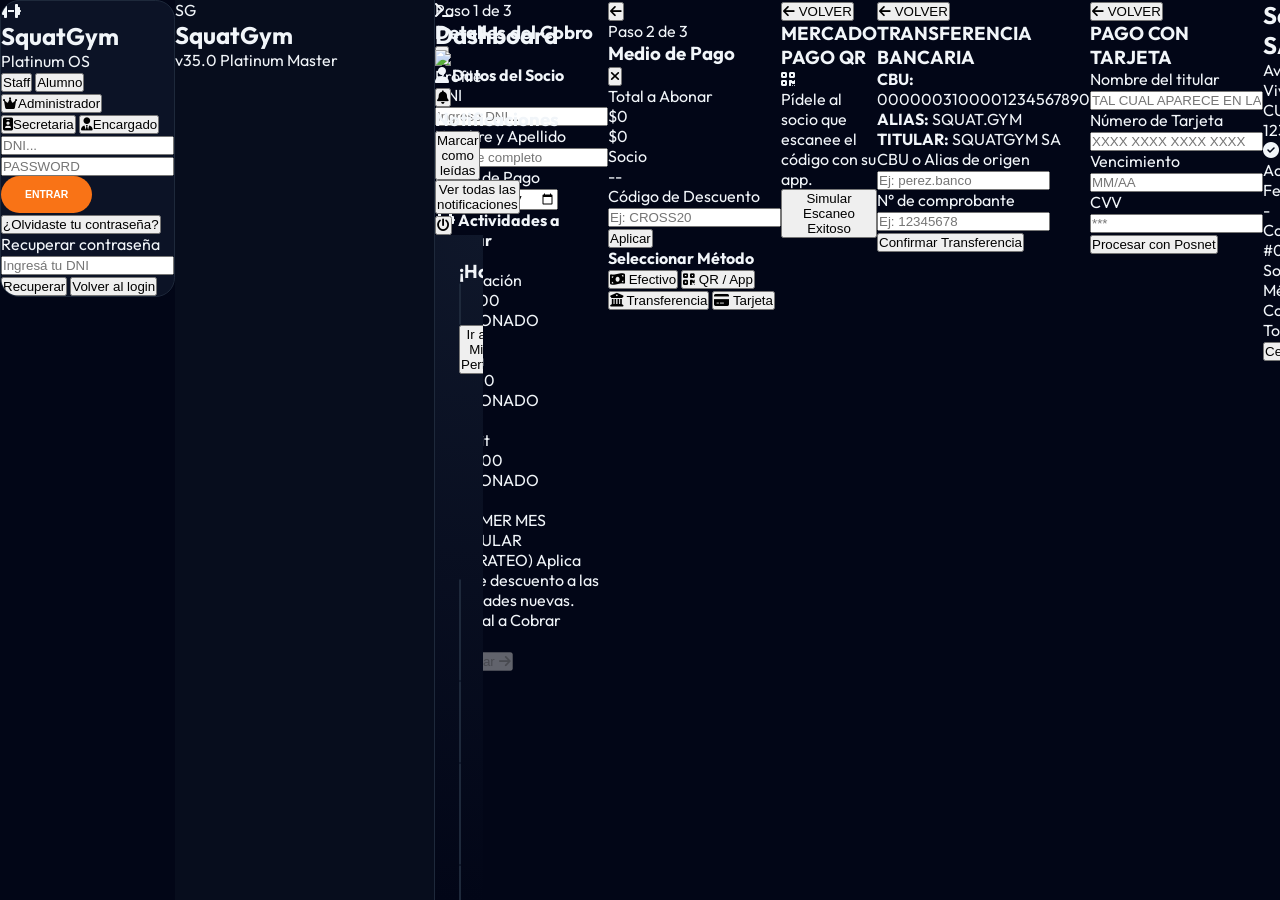
==== commit 5efb94a8: "detalles estéticos pantallas de inicio de cada rol" ====
--- a/index.html
+++ b/index.html
@@ -149,7 +149,10 @@
       </div>
 
       <div class="flex items-center gap-8">
-        <span id="header-username" class="text-[10px] font-black text-orange-400 uppercase tracking-widest"></span>
+        <div class="flex items-center gap-3">
+            <span id="header-username" class="text-[10px] font-black text-orange-400 uppercase tracking-widest"></span>
+            <img id="header-profile-img" src="" class="w-8 h-8 rounded-full border border-slate-700 object-cover hidden" alt="Profile">
+        </div>
 
         <!-- Botón y Dropdown de Notificaciones -->
         <div id="notificaciones-header-container" class="relative hidden">
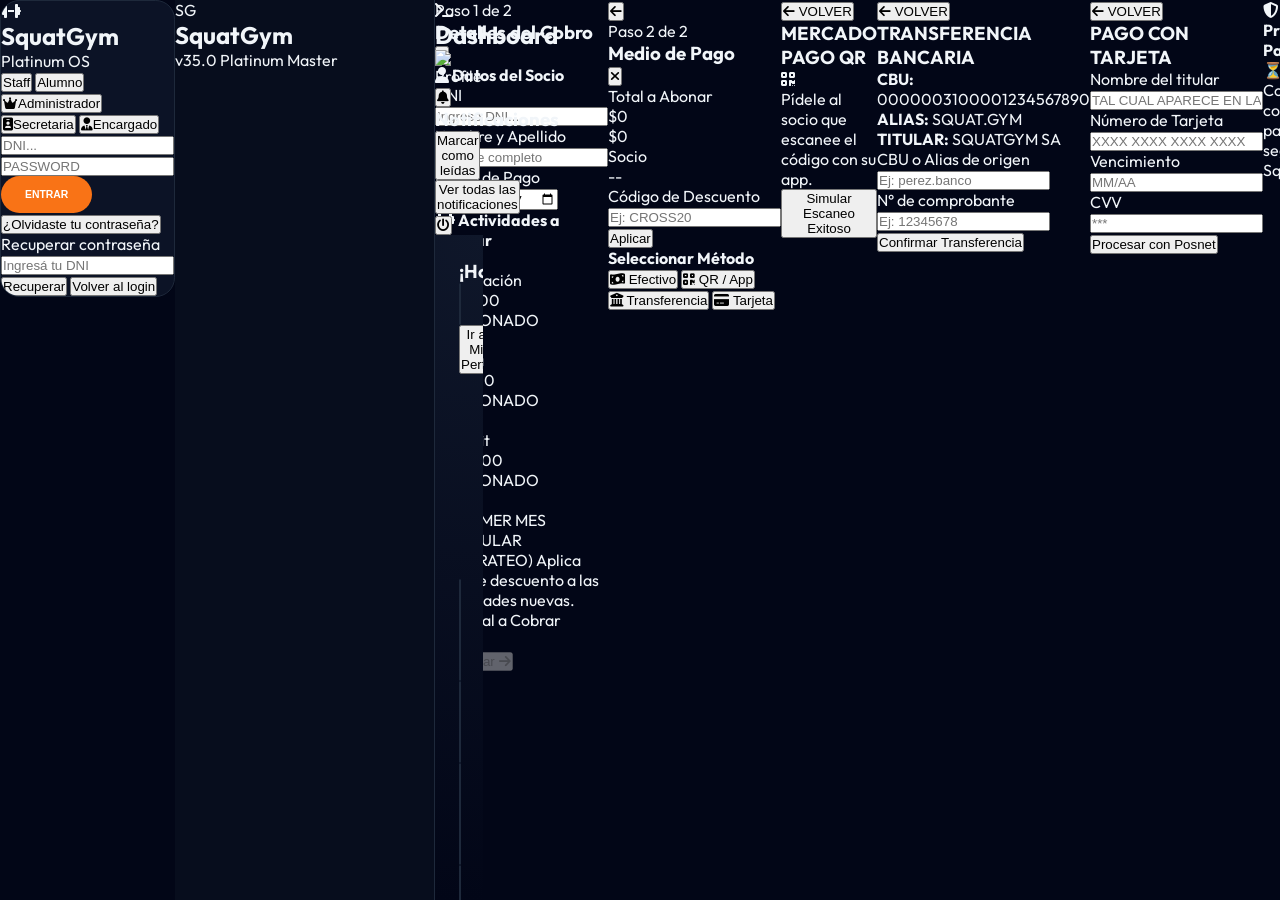
==== commit e53e0994: "comprobante reclamos" ====
--- a/index.html
+++ b/index.html
@@ -813,7 +813,7 @@
       <!-- Header -->
       <div class="px-8 py-6 border-b border-slate-800 flex justify-between items-center bg-slate-900/50">
         <div>
-          <p class="text-[10px] font-black text-orange-500 uppercase tracking-widest mb-1">Paso 1 de 3</p>
+          <p class="text-[10px] font-black text-orange-500 uppercase tracking-widest mb-1">Paso 1 de 2</p>
           <h3 class="text-xl font-black text-white">Detalles del Cobro</h3>
         </div>
         <button onclick="cerrarModalWizard('modal-wizard-1')" class="text-slate-500 hover:text-white transition-colors">
@@ -957,7 +957,7 @@
             <i class="fas fa-arrow-left text-xs"></i>
           </button>
           <div>
-            <p class="text-[10px] font-black text-orange-500 uppercase tracking-widest mb-1">Paso 2 de 3</p>
+            <p class="text-[10px] font-black text-orange-500 uppercase tracking-widest mb-1">Paso 2 de 2</p>
             <h3 class="text-xl font-black text-white">Medio de Pago</h3>
           </div>
         </div>
@@ -1106,6 +1106,22 @@
     </div>
   </div>
 
+  <!-- Wizard Step: Procesando Cobro -->
+  <div id="modal-wizard-procesando" class="fixed inset-0 z-[17000] hidden flex items-center justify-center p-6 bg-slate-950/80 backdrop-blur-md">
+    <div class="text-center space-y-6 max-w-xs w-full animate-in fade-in zoom-in-95 duration-300">
+      <div class="relative w-20 h-20 mx-auto flex items-center justify-center">
+        <!-- Spinner premium con gradiente SquatGym -->
+        <div class="absolute inset-0 rounded-full border-4 border-slate-800"></div>
+        <div class="absolute inset-0 rounded-full border-4 border-t-orange-500 border-r-orange-500/50 animate-spin"></div>
+        <i class="fas fa-shield-alt text-2xl text-orange-500"></i>
+      </div>
+      <div>
+        <h4 class="text-lg font-black text-white italic uppercase tracking-wider">Procesando Pago</h4>
+        <p class="text-[10px] text-slate-400 font-bold mt-1">⏳ Conectando con pasarela segura de SquatGym...</p>
+      </div>
+    </div>
+  </div>
+
   <!-- Wizard Step 3: Recibo Electrónico -->
   <div id="modal-wizard-3" class="fixed inset-0 z-[16000] hidden flex items-center justify-center p-6 bg-slate-950/80 backdrop-blur-sm">
     <div class="bg-slate-100 w-full max-w-sm rounded-lg shadow-2xl overflow-hidden flex flex-col text-slate-900 font-mono text-sm relative">
@@ -1159,7 +1175,7 @@
         <button onclick="finalizarCobroWizard()" class="flex-1 bg-slate-800 hover:bg-slate-900 text-white py-3 rounded font-bold uppercase transition-colors text-xs">
           Cerrar
         </button>
-        <button onclick="window.print()" class="flex-1 bg-white hover:bg-slate-50 text-slate-900 border border-slate-300 py-3 rounded font-bold uppercase transition-colors text-xs flex items-center justify-center gap-2">
+        <button onclick="descargarPdfReciboWizard(lastTx)" class="flex-1 bg-white hover:bg-slate-50 text-slate-900 border border-slate-300 py-3 rounded font-bold uppercase transition-colors text-xs flex items-center justify-center gap-2">
           <i class="fas fa-print"></i> Imprimir
         </button>
       </div>
